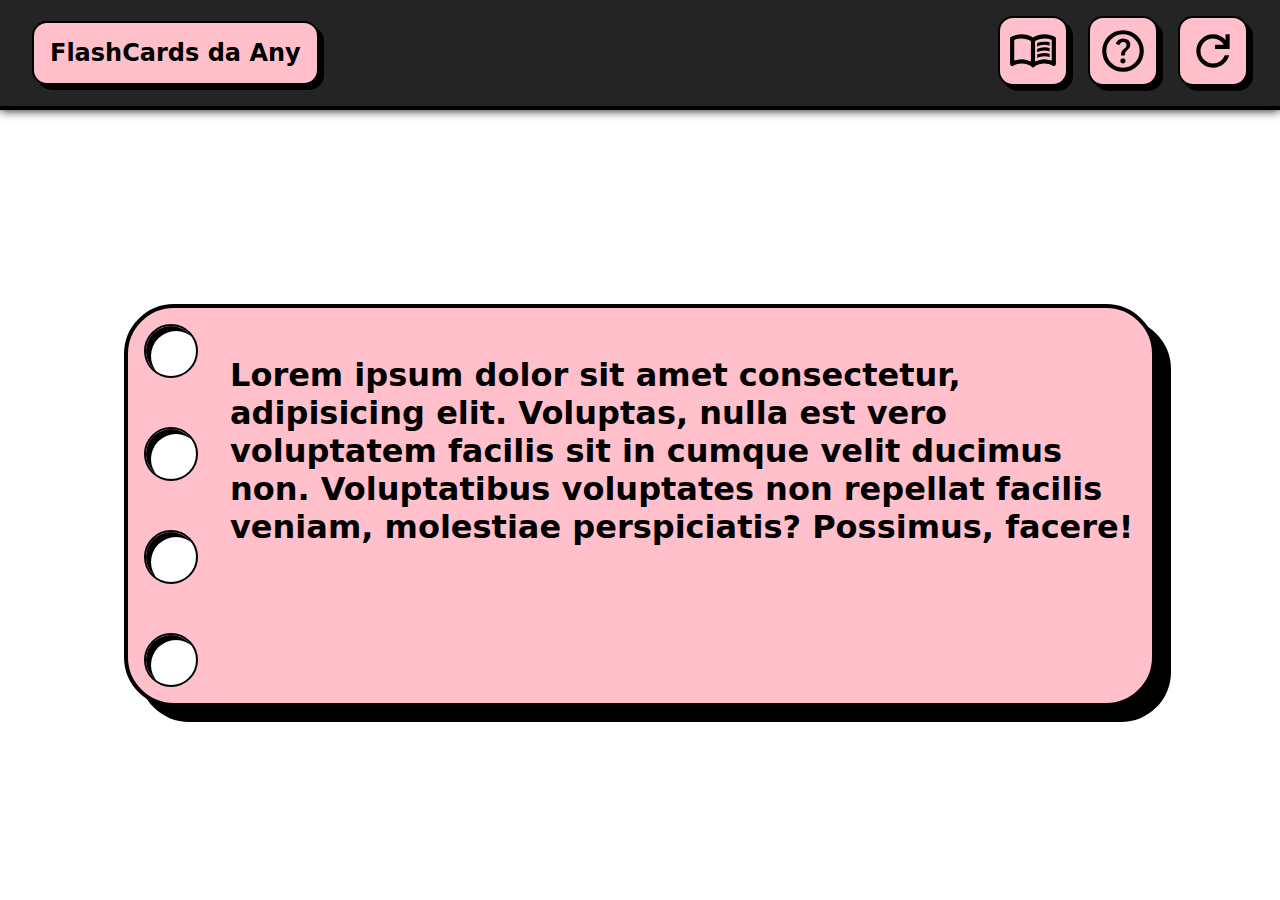
==== public/index.html @ 9609c875 "Commit inicial" ====
<!DOCTYPE html>
<html lang="pt-br">
<head>
    <meta charset="UTF-8">
    <meta name="viewport" content="width=device-width, initial-scale=1.0">
    <title>FlashCards</title>

    <link rel="stylesheet" href="style/layout.css">
</head>
<body>
    <header>
        <nav>
            <h2>FlashCards da Any</h2>
            <div style="margin-right: 2rem;">
                <svg xmlns="http://www.w3.org/2000/svg" viewBox="0 -960 960 960"><path d="M560-564v-68q33-14 67.5-21t72.5-7q26 0 51 4t49 10v64q-24-9-48.5-13.5T700-600q-38 0-73 9.5T560-564Zm0 220v-68q33-14 67.5-21t72.5-7q26 0 51 4t49 10v64q-24-9-48.5-13.5T700-380q-38 0-73 9t-67 27Zm0-110v-68q33-14 67.5-21t72.5-7q26 0 51 4t49 10v64q-24-9-48.5-13.5T700-490q-38 0-73 9.5T560-454ZM260-320q47 0 91.5 10.5T440-278v-394q-41-24-87-36t-93-12q-36 0-71.5 7T120-692v396q35-12 69.5-18t70.5-6Zm260 42q44-21 88.5-31.5T700-320q36 0 70.5 6t69.5 18v-396q-33-14-68.5-21t-71.5-7q-47 0-93 12t-87 36v394Zm-40 118q-48-38-104-59t-116-21q-42 0-82.5 11T100-198q-21 11-40.5-1T40-234v-482q0-11 5.5-21T62-752q46-24 96-36t102-12q58 0 113.5 15T480-740q51-30 106.5-45T700-800q52 0 102 12t96 36q11 5 16.5 15t5.5 21v482q0 23-19.5 35t-40.5 1q-37-20-77.5-31T700-240q-60 0-116 21t-104 59ZM280-494Z"/></svg>
                <svg xmlns="http://www.w3.org/2000/svg" viewBox="0 -960 960 960"><path d="M478-240q21 0 35.5-14.5T528-290q0-21-14.5-35.5T478-340q-21 0-35.5 14.5T428-290q0 21 14.5 35.5T478-240Zm-36-154h74q0-33 7.5-52t42.5-52q26-26 41-49.5t15-56.5q0-56-41-86t-97-30q-57 0-92.5 30T342-618l66 26q5-18 22.5-39t53.5-21q32 0 48 17.5t16 38.5q0 20-12 37.5T506-526q-44 39-54 59t-10 73Zm38 314q-83 0-156-31.5T197-197q-54-54-85.5-127T80-480q0-83 31.5-156T197-763q54-54 127-85.5T480-880q83 0 156 31.5T763-763q54 54 85.5 127T880-480q0 83-31.5 156T763-197q-54 54-127 85.5T480-80Zm0-80q134 0 227-93t93-227q0-134-93-227t-227-93q-134 0-227 93t-93 227q0 134 93 227t227 93Zm0-320Z"/></svg>
                <svg xmlns="http://www.w3.org/2000/svg" viewBox="0 -960 960 960"><path d="M480-160q-134 0-227-93t-93-227q0-134 93-227t227-93q69 0 132 28.5T720-690v-110h80v280H520v-80h168q-32-56-87.5-88T480-720q-100 0-170 70t-70 170q0 100 70 170t170 70q77 0 139-44t87-116h84q-28 106-114 173t-196 67Z"/></svg>
            </div>
        </nav>
    </header>

    <main>
        <div id = "flashcard" onclick="flip()">
            <div class = 'side'>
                <div class = 'Hole'></div>
                <div class = 'Hole'></div>
                <div class = 'Hole'></div>
                <div class = 'Hole'></div>
            </div>
            <div Id = 'Content'>
                <h3>Lorem ipsum dolor sit amet consectetur, adipisicing elit. Voluptas, nulla est vero voluptatem facilis sit in cumque velit ducimus non. Voluptatibus voluptates non repellat facilis veniam, molestiae perspiciatis? Possimus, facere!</h3>
            </div>
        </div>
    </main>

    <script src="script/main.js"></script>
</body>
</html>
---- public/style/layout.css ----
:root{
    --BgColor : #242424;
    --FgColor : pink;
    --dtColor : hotpink;
}

html, body{
    width: 100%;
    height: 100%;
    margin: 0;
    position: absolute;
}

body{
    display: flex;
    flex-direction: column;
}

svg{
    height: 50px;
    width: 50px;
    fill: #000000;
    margin: 1rem;
    background: var(--FgColor);
    border-radius: 15px;
    padding: 0.5rem;
    margin-right: 0;
    border: 2px solid black;
    transition: all 0.2s;
    box-shadow: 5px 5px 0 black;
}

svg:hover{
    cursor: pointer;
}

header{
    width: 100%;
    height: fit-content;
}

h2{
    background: var(--FgColor);
    padding: 1rem;
    height: 100%;
    border-radius: 15px;
    font-family: system-ui;
    margin-left: 2rem;
    border: 2px solid black;
    transition: all 0.2s;
    box-shadow: 5px 5px 0 black;
}

h2:hover{
    cursor: pointer;
}

nav{
    display: flex;
    align-items: center;
    box-shadow: 0 0 10px;
    background: var(--BgColor);
    justify-content: space-between;
    border-bottom: 4px solid black;
}

main{
    height: -webkit-fill-available;
    display: flex;
    justify-content: center;
    align-items: center;
}

#flashcard{
    width: 80%;
    height: 50%;
    background: var(--FgColor);
    border-radius: 50px;
    box-shadow: 15px 15px black;
    border: 4px solid;
    display: flex;
    transition: all 0.5s;
}

.side{
    width: 10%;
    display: flex;
    flex-direction: column;
    justify-content: space-between;
    margin: 1rem;
}

.Hole{
    width: 50px;
    height: 50px;
    background: white;
    border-radius: 100%;
    border: 2px solid black;
    box-shadow: 5px 5px black inset;
}

h3{
    font-family: system-ui;
    font-size: 2rem;
    padding: 1rem;
    height: -webkit-fill-available;
    user-select: none;
}

#flashcard:hover{
    cursor: pointer;
}
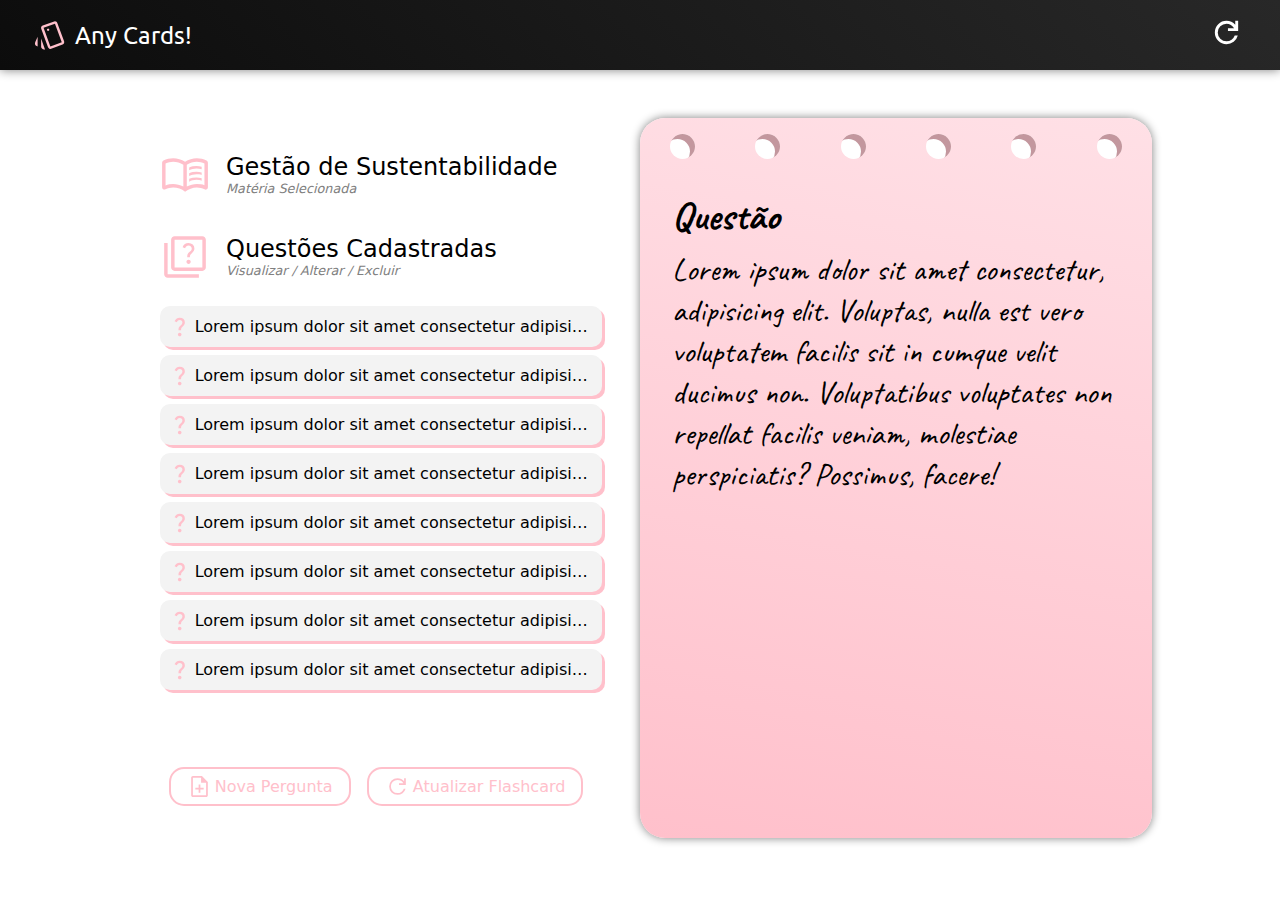
==== commit a3e5b613: "Reestruturação do Front-end" ====
--- a/public/index.html
+++ b/public/index.html
@@ -5,29 +5,133 @@
     <meta name="viewport" content="width=device-width, initial-scale=1.0">
     <title>FlashCards</title>
 
+    <link rel="preconnect" href="https://fonts.googleapis.com">
+    <link rel="preconnect" href="https://fonts.gstatic.com" crossorigin>
+    <link href="https://fonts.googleapis.com/css2?family=Caveat:wght@400..700&family=Ubuntu:ital,wght@0,300;0,400;0,500;0,700;1,300;1,400;1,500;1,700&display=swap" rel="stylesheet">
+    
     <link rel="stylesheet" href="style/layout.css">
 </head>
 <body>
     <header>
         <nav>
-            <h2>FlashCards da Any</h2>
-            <div style="margin-right: 2rem;">
-                <svg xmlns="http://www.w3.org/2000/svg" viewBox="0 -960 960 960"><path d="M560-564v-68q33-14 67.5-21t72.5-7q26 0 51 4t49 10v64q-24-9-48.5-13.5T700-600q-38 0-73 9.5T560-564Zm0 220v-68q33-14 67.5-21t72.5-7q26 0 51 4t49 10v64q-24-9-48.5-13.5T700-380q-38 0-73 9t-67 27Zm0-110v-68q33-14 67.5-21t72.5-7q26 0 51 4t49 10v64q-24-9-48.5-13.5T700-490q-38 0-73 9.5T560-454ZM260-320q47 0 91.5 10.5T440-278v-394q-41-24-87-36t-93-12q-36 0-71.5 7T120-692v396q35-12 69.5-18t70.5-6Zm260 42q44-21 88.5-31.5T700-320q36 0 70.5 6t69.5 18v-396q-33-14-68.5-21t-71.5-7q-47 0-93 12t-87 36v394Zm-40 118q-48-38-104-59t-116-21q-42 0-82.5 11T100-198q-21 11-40.5-1T40-234v-482q0-11 5.5-21T62-752q46-24 96-36t102-12q58 0 113.5 15T480-740q51-30 106.5-45T700-800q52 0 102 12t96 36q11 5 16.5 15t5.5 21v482q0 23-19.5 35t-40.5 1q-37-20-77.5-31T700-240q-60 0-116 21t-104 59ZM280-494Z"/></svg>
-                <svg xmlns="http://www.w3.org/2000/svg" viewBox="0 -960 960 960"><path d="M478-240q21 0 35.5-14.5T528-290q0-21-14.5-35.5T478-340q-21 0-35.5 14.5T428-290q0 21 14.5 35.5T478-240Zm-36-154h74q0-33 7.5-52t42.5-52q26-26 41-49.5t15-56.5q0-56-41-86t-97-30q-57 0-92.5 30T342-618l66 26q5-18 22.5-39t53.5-21q32 0 48 17.5t16 38.5q0 20-12 37.5T506-526q-44 39-54 59t-10 73Zm38 314q-83 0-156-31.5T197-197q-54-54-85.5-127T80-480q0-83 31.5-156T197-763q54-54 127-85.5T480-880q83 0 156 31.5T763-763q54 54 85.5 127T880-480q0 83-31.5 156T763-197q-54 54-127 85.5T480-80Zm0-80q134 0 227-93t93-227q0-134-93-227t-227-93q-134 0-227 93t-93 227q0 134 93 227t227 93Zm0-320Z"/></svg>
+            <div id="logo">
+                <svg xmlns="http://www.w3.org/2000/svg" height="40px" viewBox="0 -960 960 960" width="40px" fill="#000000"><path d="M154.33-152.67 127.67-162Q96-175.67 84.83-209q-11.16-33.33 5.5-65.67l64-142.66v264.66Zm177.34 81.34q-33.67 0-57.5-23.84-23.84-23.83-23.84-57.5v-218L347-98q2.33 7.67 6 13.83 3.67 6.17 9.33 12.84h-30.66Zm194-17.34q-24.67 10-50-3.66-25.34-13.67-36-39.67L253-640.67q-10.67-26 2-50.83t40-35.17L607.67-840q26-9.33 50.66 3.67 24.67 13 35.34 39.66L880.33-292q8.67 27.33-2.66 53.5-11.34 26.17-38.67 35.83l-313.33 114Zm-83.34-488.66q13.67 0 23.5-9.84 9.84-9.83 9.84-23.5 0-13.66-9.84-23.5Q456-644 442.33-644q-13.66 0-23.5 9.83-9.83 9.84-9.83 23.5 0 13.67 9.83 23.5 9.84 9.84 23.5 9.84Zm61.34 424.66 312.66-114L629.67-776 317-662.67l186.67 510ZM317-662.67 629.67-776 317-662.67Z"/></svg><h2>Any Cards!</h2>
+            </div>
+            <div style="margin-right: 2rem;" class = 'IconGroup'>
                 <svg xmlns="http://www.w3.org/2000/svg" viewBox="0 -960 960 960"><path d="M480-160q-134 0-227-93t-93-227q0-134 93-227t227-93q69 0 132 28.5T720-690v-110h80v280H520v-80h168q-32-56-87.5-88T480-720q-100 0-170 70t-70 170q0 100 70 170t170 70q77 0 139-44t87-116h84q-28 106-114 173t-196 67Z"/></svg>
             </div>
         </nav>
     </header>
 
     <main>
+        <div id = 'info'>
+            <div class = 'infoHeader'>
+                <div class = 'infoItem'>
+                    <svg xmlns="http://www.w3.org/2000/svg" height="40px" viewBox="0 -960 960 960" width="40px" fill="#000000"><path d="M560-570.67v-54.66q33-14 67.5-21t72.5-7q26 0 51 4t49 10v50.66q-24-9-48.5-13.5t-51.5-4.5q-38 0-73 9.5t-67 26.5Zm0 220V-406q33-13.67 67.5-20.5t72.5-6.83q26 0 51 4t49 10v50.66q-24-9-48.5-13.5t-51.5-4.5q-38 0-73 9t-67 27Zm0-110v-54.66q33-14 67.5-21t72.5-7q26 0 51 4t49 10v50.66q-24-9-48.5-13.5t-51.5-4.5q-38 0-73 9.5t-67 26.5Zm-308 154q51.38 0 100.02 11.84Q400.67-283 448-259.33v-416q-43.67-28-94.08-43t-101.92-15q-37.33 0-73.5 8.66Q142.33-716 106.67-702v421.33Q139-294 176.83-300.33q37.84-6.34 75.17-6.34Zm262.67 47.34q48-23.67 94.83-35.5 46.83-11.84 98.5-11.84 37.33 0 75.83 6t69.5 16.67v-418q-33.66-16-70.71-23.67-37.05-7.66-74.62-7.66-51.67 0-100.67 15t-92.66 43v416ZM481.33-160q-50-38-108.66-58.67Q314-239.33 252-239.33q-38.36 0-75.35 9.66-36.98 9.67-72.65 25-22.4 11-43.2-2.33Q40-220.33 40-245.33v-469.34q0-13.66 6.5-25.33Q53-751.67 66-758q43.33-21.33 90.26-31.67Q203.19-800 252-800q61.33 0 119.5 16.33 58.17 16.34 109.83 49.67 51-33.33 108.5-49.67Q647.33-800 708-800q48.58 0 95.29 10.33Q850-779.33 893.33-758q13 6.33 19.84 18 6.83 11.67 6.83 25.33v469.34q0 26.26-21.5 39.96t-43.17.7q-35-16-71.98-25.33-36.99-9.33-75.35-9.33-62 0-119.33 21-57.34 21-107.34 58.33Zm-204-330.67Z"/></svg>
+                    <div class = 'infoDesc'>
+                        <h2 id = "Matéria">Gestão de Sustentabilidade</h2>
+                        <h6>Matéria Selecionada</h6>    
+                    </div>
+                </div>
+
+                <div class = 'infoItem'>
+                    <svg xmlns="http://www.w3.org/2000/svg" height="40px" viewBox="0 -960 960 960" width="40px" fill="#000000"><path d="M548.67-346.67q16.73 0 29.03-12.3T590-388q0-16.73-12.3-29.03t-29.03-12.3q-16.73 0-29.04 12.3-12.3 12.3-12.3 29.03t12.3 29.03q12.31 12.3 29.04 12.3ZM522-473.33h51.33q1.34-29 7.67-42.84Q587.33-530 612-554q28-27.33 38.33-46.43 10.34-19.1 10.34-44.9 0-45.59-31.5-74.46-31.5-28.88-82.5-28.88-39 0-69.17 21.34Q447.33-706 434-668.67l48 20q10.33-25 26.5-37.83 16.17-12.83 38.17-12.83 27.85 0 45.26 15.83 17.4 15.83 17.4 40.83 0 18-8.66 32.17Q592-596.33 570-578.67q-32.33 29-40.17 46.17-7.83 17.17-7.83 59.17Zm-242 260q-27 0-46.83-19.84Q213.33-253 213.33-280v-533.33q0-27 19.84-46.84Q253-880 280-880h533.33q27 0 46.84 19.83Q880-840.33 880-813.33V-280q0 27-19.83 46.83-19.84 19.84-46.84 19.84H280Zm0-66.67h533.33v-533.33H280V-280ZM146.67-80q-27 0-46.84-19.83Q80-119.67 80-146.67v-600h66.67v600h600V-80h-600ZM280-813.33V-280v-533.33Z"/></svg>
+                    <div class = 'infoDesc'>
+                        <h2 id = "Matéria">Questões Cadastradas</h2>
+                        <h6>Visualizar / Alterar / Excluir</h6>        
+                    </div>
+                </div>
+            </div>
+            <div id = 'infoContent'>
+                <div class = 'Question'>
+                    <svg xmlns="http://www.w3.org/2000/svg" height="40px" viewBox="0 -960 960 960" width="40px" fill="#000000"><path d="M428.67-326.67q.66-75 15.83-108.83t59.5-73.83q41.67-37.34 63.83-67.84 22.17-30.5 22.17-66.5 0-43.66-29.17-72.66-29.16-29-81.5-29-51.66 0-79.16 30t-39.84 62L270-692.67q21.67-60.66 75.33-104Q399-840 479.33-840q101.67 0 156.5 56.5 54.84 56.5 54.84 135.83 0 48.67-20.84 86.5-20.83 37.84-66.16 81.5-49 47-59.17 71.84-10.17 24.83-10.83 81.16h-105ZM479.33-80Q449-80 427.5-101.5T406-153.33q0-30.34 21.5-51.84 21.5-21.5 51.83-21.5 30.34 0 51.84 21.5 21.5 21.5 21.5 51.84 0 30.33-21.5 51.83T479.33-80Z"/></svg>
+                    <h3>Lorem ipsum dolor sit amet consectetur adipisicing elit. Ipsum doloribus quo, impedit earum reiciendis alias cupiditate rem repudiandae numquam molestiae voluptates culpa consectetur accusantium, illum veniam quaerat. Debitis, dicta optio!</h4>
+                    <div class = 'iconEvents'>
+                        <svg xmlns="http://www.w3.org/2000/svg" height="40px" viewBox="0 -960 960 960" width="40px" fill="#000000"><path d="M267.33-120q-27.5 0-47.08-19.58-19.58-19.59-19.58-47.09V-740H160v-66.67h192V-840h256v33.33h192V-740h-40.67v553.33q0 27-19.83 46.84Q719.67-120 692.67-120H267.33Zm425.34-620H267.33v553.33h425.34V-740Zm-328 469.33h66.66v-386h-66.66v386Zm164 0h66.66v-386h-66.66v386ZM267.33-740v553.33V-740Z"/></svg>
+                    </div>
+                </div>     
+                
+                <div class = 'Question'>
+                    <svg xmlns="http://www.w3.org/2000/svg" height="40px" viewBox="0 -960 960 960" width="40px" fill="#000000"><path d="M428.67-326.67q.66-75 15.83-108.83t59.5-73.83q41.67-37.34 63.83-67.84 22.17-30.5 22.17-66.5 0-43.66-29.17-72.66-29.16-29-81.5-29-51.66 0-79.16 30t-39.84 62L270-692.67q21.67-60.66 75.33-104Q399-840 479.33-840q101.67 0 156.5 56.5 54.84 56.5 54.84 135.83 0 48.67-20.84 86.5-20.83 37.84-66.16 81.5-49 47-59.17 71.84-10.17 24.83-10.83 81.16h-105ZM479.33-80Q449-80 427.5-101.5T406-153.33q0-30.34 21.5-51.84 21.5-21.5 51.83-21.5 30.34 0 51.84 21.5 21.5 21.5 21.5 51.84 0 30.33-21.5 51.83T479.33-80Z"/></svg>
+                    <h3>Lorem ipsum dolor sit amet consectetur adipisicing elit. Ipsum doloribus quo, impedit earum reiciendis alias cupiditate rem repudiandae numquam molestiae voluptates culpa consectetur accusantium, illum veniam quaerat. Debitis, dicta optio!</h4>
+                    <div class = 'iconEvents'>
+                        <svg xmlns="http://www.w3.org/2000/svg" height="40px" viewBox="0 -960 960 960" width="40px" fill="#000000"><path d="M267.33-120q-27.5 0-47.08-19.58-19.58-19.59-19.58-47.09V-740H160v-66.67h192V-840h256v33.33h192V-740h-40.67v553.33q0 27-19.83 46.84Q719.67-120 692.67-120H267.33Zm425.34-620H267.33v553.33h425.34V-740Zm-328 469.33h66.66v-386h-66.66v386Zm164 0h66.66v-386h-66.66v386ZM267.33-740v553.33V-740Z"/></svg>
+                    </div>
+                </div>     
+                
+                <div class = 'Question'>
+                    <svg xmlns="http://www.w3.org/2000/svg" height="40px" viewBox="0 -960 960 960" width="40px" fill="#000000"><path d="M428.67-326.67q.66-75 15.83-108.83t59.5-73.83q41.67-37.34 63.83-67.84 22.17-30.5 22.17-66.5 0-43.66-29.17-72.66-29.16-29-81.5-29-51.66 0-79.16 30t-39.84 62L270-692.67q21.67-60.66 75.33-104Q399-840 479.33-840q101.67 0 156.5 56.5 54.84 56.5 54.84 135.83 0 48.67-20.84 86.5-20.83 37.84-66.16 81.5-49 47-59.17 71.84-10.17 24.83-10.83 81.16h-105ZM479.33-80Q449-80 427.5-101.5T406-153.33q0-30.34 21.5-51.84 21.5-21.5 51.83-21.5 30.34 0 51.84 21.5 21.5 21.5 21.5 51.84 0 30.33-21.5 51.83T479.33-80Z"/></svg>
+                    <h3>Lorem ipsum dolor sit amet consectetur adipisicing elit. Ipsum doloribus quo, impedit earum reiciendis alias cupiditate rem repudiandae numquam molestiae voluptates culpa consectetur accusantium, illum veniam quaerat. Debitis, dicta optio!</h4>
+                    <div class = 'iconEvents'>
+                        <svg xmlns="http://www.w3.org/2000/svg" height="40px" viewBox="0 -960 960 960" width="40px" fill="#000000"><path d="M267.33-120q-27.5 0-47.08-19.58-19.58-19.59-19.58-47.09V-740H160v-66.67h192V-840h256v33.33h192V-740h-40.67v553.33q0 27-19.83 46.84Q719.67-120 692.67-120H267.33Zm425.34-620H267.33v553.33h425.34V-740Zm-328 469.33h66.66v-386h-66.66v386Zm164 0h66.66v-386h-66.66v386ZM267.33-740v553.33V-740Z"/></svg>
+                    </div>
+                </div>     
+                
+                <div class = 'Question'>
+                    <svg xmlns="http://www.w3.org/2000/svg" height="40px" viewBox="0 -960 960 960" width="40px" fill="#000000"><path d="M428.67-326.67q.66-75 15.83-108.83t59.5-73.83q41.67-37.34 63.83-67.84 22.17-30.5 22.17-66.5 0-43.66-29.17-72.66-29.16-29-81.5-29-51.66 0-79.16 30t-39.84 62L270-692.67q21.67-60.66 75.33-104Q399-840 479.33-840q101.67 0 156.5 56.5 54.84 56.5 54.84 135.83 0 48.67-20.84 86.5-20.83 37.84-66.16 81.5-49 47-59.17 71.84-10.17 24.83-10.83 81.16h-105ZM479.33-80Q449-80 427.5-101.5T406-153.33q0-30.34 21.5-51.84 21.5-21.5 51.83-21.5 30.34 0 51.84 21.5 21.5 21.5 21.5 51.84 0 30.33-21.5 51.83T479.33-80Z"/></svg>
+                    <h3>Lorem ipsum dolor sit amet consectetur adipisicing elit. Ipsum doloribus quo, impedit earum reiciendis alias cupiditate rem repudiandae numquam molestiae voluptates culpa consectetur accusantium, illum veniam quaerat. Debitis, dicta optio!</h4>
+                    <div class = 'iconEvents'>
+                        <svg xmlns="http://www.w3.org/2000/svg" height="40px" viewBox="0 -960 960 960" width="40px" fill="#000000"><path d="M267.33-120q-27.5 0-47.08-19.58-19.58-19.59-19.58-47.09V-740H160v-66.67h192V-840h256v33.33h192V-740h-40.67v553.33q0 27-19.83 46.84Q719.67-120 692.67-120H267.33Zm425.34-620H267.33v553.33h425.34V-740Zm-328 469.33h66.66v-386h-66.66v386Zm164 0h66.66v-386h-66.66v386ZM267.33-740v553.33V-740Z"/></svg>
+                    </div>
+                </div>     
+                
+                <div class = 'Question'>
+                    <svg xmlns="http://www.w3.org/2000/svg" height="40px" viewBox="0 -960 960 960" width="40px" fill="#000000"><path d="M428.67-326.67q.66-75 15.83-108.83t59.5-73.83q41.67-37.34 63.83-67.84 22.17-30.5 22.17-66.5 0-43.66-29.17-72.66-29.16-29-81.5-29-51.66 0-79.16 30t-39.84 62L270-692.67q21.67-60.66 75.33-104Q399-840 479.33-840q101.67 0 156.5 56.5 54.84 56.5 54.84 135.83 0 48.67-20.84 86.5-20.83 37.84-66.16 81.5-49 47-59.17 71.84-10.17 24.83-10.83 81.16h-105ZM479.33-80Q449-80 427.5-101.5T406-153.33q0-30.34 21.5-51.84 21.5-21.5 51.83-21.5 30.34 0 51.84 21.5 21.5 21.5 21.5 51.84 0 30.33-21.5 51.83T479.33-80Z"/></svg>
+                    <h3>Lorem ipsum dolor sit amet consectetur adipisicing elit. Ipsum doloribus quo, impedit earum reiciendis alias cupiditate rem repudiandae numquam molestiae voluptates culpa consectetur accusantium, illum veniam quaerat. Debitis, dicta optio!</h4>
+                    <div class = 'iconEvents'>
+                        <svg xmlns="http://www.w3.org/2000/svg" height="40px" viewBox="0 -960 960 960" width="40px" fill="#000000"><path d="M267.33-120q-27.5 0-47.08-19.58-19.58-19.59-19.58-47.09V-740H160v-66.67h192V-840h256v33.33h192V-740h-40.67v553.33q0 27-19.83 46.84Q719.67-120 692.67-120H267.33Zm425.34-620H267.33v553.33h425.34V-740Zm-328 469.33h66.66v-386h-66.66v386Zm164 0h66.66v-386h-66.66v386ZM267.33-740v553.33V-740Z"/></svg>
+                    </div>
+                </div>     
+                
+                <div class = 'Question'>
+                    <svg xmlns="http://www.w3.org/2000/svg" height="40px" viewBox="0 -960 960 960" width="40px" fill="#000000"><path d="M428.67-326.67q.66-75 15.83-108.83t59.5-73.83q41.67-37.34 63.83-67.84 22.17-30.5 22.17-66.5 0-43.66-29.17-72.66-29.16-29-81.5-29-51.66 0-79.16 30t-39.84 62L270-692.67q21.67-60.66 75.33-104Q399-840 479.33-840q101.67 0 156.5 56.5 54.84 56.5 54.84 135.83 0 48.67-20.84 86.5-20.83 37.84-66.16 81.5-49 47-59.17 71.84-10.17 24.83-10.83 81.16h-105ZM479.33-80Q449-80 427.5-101.5T406-153.33q0-30.34 21.5-51.84 21.5-21.5 51.83-21.5 30.34 0 51.84 21.5 21.5 21.5 21.5 51.84 0 30.33-21.5 51.83T479.33-80Z"/></svg>
+                    <h3>Lorem ipsum dolor sit amet consectetur adipisicing elit. Ipsum doloribus quo, impedit earum reiciendis alias cupiditate rem repudiandae numquam molestiae voluptates culpa consectetur accusantium, illum veniam quaerat. Debitis, dicta optio!</h4>
+                    <div class = 'iconEvents'>
+                        <svg xmlns="http://www.w3.org/2000/svg" height="40px" viewBox="0 -960 960 960" width="40px" fill="#000000"><path d="M267.33-120q-27.5 0-47.08-19.58-19.58-19.59-19.58-47.09V-740H160v-66.67h192V-840h256v33.33h192V-740h-40.67v553.33q0 27-19.83 46.84Q719.67-120 692.67-120H267.33Zm425.34-620H267.33v553.33h425.34V-740Zm-328 469.33h66.66v-386h-66.66v386Zm164 0h66.66v-386h-66.66v386ZM267.33-740v553.33V-740Z"/></svg>
+                    </div>
+                </div>     
+                
+                <div class = 'Question'>
+                    <svg xmlns="http://www.w3.org/2000/svg" height="40px" viewBox="0 -960 960 960" width="40px" fill="#000000"><path d="M428.67-326.67q.66-75 15.83-108.83t59.5-73.83q41.67-37.34 63.83-67.84 22.17-30.5 22.17-66.5 0-43.66-29.17-72.66-29.16-29-81.5-29-51.66 0-79.16 30t-39.84 62L270-692.67q21.67-60.66 75.33-104Q399-840 479.33-840q101.67 0 156.5 56.5 54.84 56.5 54.84 135.83 0 48.67-20.84 86.5-20.83 37.84-66.16 81.5-49 47-59.17 71.84-10.17 24.83-10.83 81.16h-105ZM479.33-80Q449-80 427.5-101.5T406-153.33q0-30.34 21.5-51.84 21.5-21.5 51.83-21.5 30.34 0 51.84 21.5 21.5 21.5 21.5 51.84 0 30.33-21.5 51.83T479.33-80Z"/></svg>
+                    <h3>Lorem ipsum dolor sit amet consectetur adipisicing elit. Ipsum doloribus quo, impedit earum reiciendis alias cupiditate rem repudiandae numquam molestiae voluptates culpa consectetur accusantium, illum veniam quaerat. Debitis, dicta optio!</h4>
+                    <div class = 'iconEvents'>
+                        <svg xmlns="http://www.w3.org/2000/svg" height="40px" viewBox="0 -960 960 960" width="40px" fill="#000000"><path d="M267.33-120q-27.5 0-47.08-19.58-19.58-19.59-19.58-47.09V-740H160v-66.67h192V-840h256v33.33h192V-740h-40.67v553.33q0 27-19.83 46.84Q719.67-120 692.67-120H267.33Zm425.34-620H267.33v553.33h425.34V-740Zm-328 469.33h66.66v-386h-66.66v386Zm164 0h66.66v-386h-66.66v386ZM267.33-740v553.33V-740Z"/></svg>
+                    </div>
+                </div>     
+                
+                <div class = 'Question'>
+                    <svg xmlns="http://www.w3.org/2000/svg" height="40px" viewBox="0 -960 960 960" width="40px" fill="#000000"><path d="M428.67-326.67q.66-75 15.83-108.83t59.5-73.83q41.67-37.34 63.83-67.84 22.17-30.5 22.17-66.5 0-43.66-29.17-72.66-29.16-29-81.5-29-51.66 0-79.16 30t-39.84 62L270-692.67q21.67-60.66 75.33-104Q399-840 479.33-840q101.67 0 156.5 56.5 54.84 56.5 54.84 135.83 0 48.67-20.84 86.5-20.83 37.84-66.16 81.5-49 47-59.17 71.84-10.17 24.83-10.83 81.16h-105ZM479.33-80Q449-80 427.5-101.5T406-153.33q0-30.34 21.5-51.84 21.5-21.5 51.83-21.5 30.34 0 51.84 21.5 21.5 21.5 21.5 51.84 0 30.33-21.5 51.83T479.33-80Z"/></svg>
+                    <h3>Lorem ipsum dolor sit amet consectetur adipisicing elit. Ipsum doloribus quo, impedit earum reiciendis alias cupiditate rem repudiandae numquam molestiae voluptates culpa consectetur accusantium, illum veniam quaerat. Debitis, dicta optio!</h4>
+                    <div class = 'iconEvents'>
+                        <svg xmlns="http://www.w3.org/2000/svg" height="40px" viewBox="0 -960 960 960" width="40px" fill="#000000"><path d="M267.33-120q-27.5 0-47.08-19.58-19.58-19.59-19.58-47.09V-740H160v-66.67h192V-840h256v33.33h192V-740h-40.67v553.33q0 27-19.83 46.84Q719.67-120 692.67-120H267.33Zm425.34-620H267.33v553.33h425.34V-740Zm-328 469.33h66.66v-386h-66.66v386Zm164 0h66.66v-386h-66.66v386ZM267.33-740v553.33V-740Z"/></svg>
+                    </div>
+                </div>     
+                           
+            </div>
+
+            <div class = 'infoAction'>
+                <div class="button">
+                    <svg xmlns="http://www.w3.org/2000/svg" height="40px" viewBox="0 -960 960 960" width="40px" fill="#000000"><path d="M446.67-236h66.66v-126H640v-66.67H513.33v-126.66h-66.66v126.66H320V-362h126.67v126Zm-220 156q-27 0-46.84-19.83Q160-119.67 160-146.67v-666.66q0-27 19.83-46.84Q199.67-880 226.67-880H574l226 226v507.33q0 27-19.83 46.84Q760.33-80 733.33-80H226.67Zm314-542.67v-190.66h-314v666.66h506.66v-476H540.67Zm-314-190.66v190.66-190.66 666.66-666.66Z"/></svg>
+                    <h3>Nova Pergunta</h3>
+                </div>
+                
+                <div class="button">
+                    <svg xmlns="http://www.w3.org/2000/svg" height="40px" viewBox="0 -960 960 960" width="40px" fill="#000000"><path d="M480-160q-133.33 0-226.67-93.33Q160-346.67 160-480q0-133.33 93.33-226.67Q346.67-800 480-800q79.67 0 143.33 32.5 63.67 32.5 110 90.17V-800H800v262.67H537.33V-604h168q-36-58.67-93.83-94T480-733.33q-106 0-179.67 73.66Q226.67-586 226.67-480q0 106 73.66 179.67Q374-226.67 480-226.67q81 0 147.67-46.33 66.66-46.33 93-122.33H790Q761.33-290 675.33-225q-86 65-195.33 65Z"/></svg>
+                    <h3>Atualizar Flashcard</h3>
+                </div>
+            </div>
+        </div>
         <div id = "flashcard" onclick="flip()">
-            <div class = 'side'>
+            <div id = 'side'>
+                <div class = 'Hole'></div>
+                <div class = 'Hole'></div>
                 <div class = 'Hole'></div>
                 <div class = 'Hole'></div>
                 <div class = 'Hole'></div>
                 <div class = 'Hole'></div>
             </div>
             <div Id = 'Content'>
+                <h2 Id = "Questao">Questão</h2>
                 <h3>Lorem ipsum dolor sit amet consectetur, adipisicing elit. Voluptas, nulla est vero voluptatem facilis sit in cumque velit ducimus non. Voluptatibus voluptates non repellat facilis veniam, molestiae perspiciatis? Possimus, facere!</h3>
             </div>
         </div>
--- a/public/style/layout.css
+++ b/public/style/layout.css
@@ -14,99 +14,241 @@
 body{
     display: flex;
     flex-direction: column;
+    overflow: hidden;
 }
 
 svg{
-    height: 50px;
-    width: 50px;
-    fill: #000000;
-    margin: 1rem;
-    background: var(--FgColor);
-    border-radius: 15px;
-    padding: 0.5rem;
-    margin-right: 0;
-    border: 2px solid black;
+    height: 35px;
+    width: 35px;
+    fill: white;
+}
+
+nav{
+    width: 100%;
+    display: flex;
+    justify-content: space-between;
+    align-items: center;
+    background: linear-gradient(45deg, #0c0c0c, #282828);
+    box-shadow: 0 0 10px gray;
+}
+
+#logo{
+    display: flex;
+    justify-content: space-between;
+    align-items: center;
+    margin-left: 2rem;
+}
+
+#logo h2{
+    font-family: "ubuntu", system-ui;
+    font-weight: 400;
+    margin-left: .5rem;
+    color: white;
+}
+
+#logo svg{
+    fill: var(--FgColor)
+}
+
+.IconGroup svg{
+    margin: 0.25rem;
+    cursor: pointer;
+}
+
+main{
+    width: 80%;
+    margin: 3rem auto;
+    height: 80%;
+    display: flex;
+    align-items: center;
+    justify-content: space-between;
+}
+
+#flashcard{
+    height: -webkit-fill-available;
+    width: 50%;
+    background: linear-gradient(10deg, pink, #ffe0e6);
     transition: all 0.2s;
-    box-shadow: 5px 5px 0 black;
-}
-
-svg:hover{
-    cursor: pointer;
-}
-
-header{
-    width: 100%;
-    height: fit-content;
-}
-
-h2{
-    background: var(--FgColor);
-    padding: 1rem;
+    border-radius: 25px;
+    box-shadow: 0 0 10px gray;
+}
+
+#side{
+    display: flex;
+    width: 100%;
+    justify-content: space-around;
+    margin-top: 1rem;
+}
+
+.Hole{
+    width: 25px;
+    height: 25px;
+    background: white;
+    border-radius: 50%;    
+    box-shadow: -5px 5px inset #c3979e;
+}
+
+#Content h3{
+    font-weight: 400;
+    padding: 2rem;
+    font-family: "Caveat", cursive;
+    font-size: 2rem;
+    padding-top: 0;
+    margin: 0;
+    user-select: none;
+}
+
+#Content h2{
+    padding: 2rem;
+    font-family: "Caveat", cursive;
+    font-size: 2.5rem;
+    padding-bottom: 0.5rem;
+    margin: 0;
+    user-select: none;
+}
+
+#info{ 
+    display: flex;
     height: 100%;
-    border-radius: 15px;
-    font-family: system-ui;
-    margin-left: 2rem;
-    border: 2px solid black;
-    transition: all 0.2s;
-    box-shadow: 5px 5px 0 black;
-}
-
-h2:hover{
-    cursor: pointer;
-}
-
-nav{
-    display: flex;
-    align-items: center;
-    box-shadow: 0 0 10px;
-    background: var(--BgColor);
-    justify-content: space-between;
-    border-bottom: 4px solid black;
-}
-
-main{
-    height: -webkit-fill-available;
-    display: flex;
-    justify-content: center;
-    align-items: center;
-}
-
-#flashcard{
-    width: 80%;
-    height: 50%;
-    background: var(--FgColor);
-    border-radius: 50px;
-    box-shadow: 15px 15px black;
-    border: 4px solid;
-    display: flex;
-    transition: all 0.5s;
-}
-
-.side{
-    width: 10%;
-    display: flex;
+    width: 50%;
+    border-radius: 25px;
     flex-direction: column;
     justify-content: space-between;
-    margin: 1rem;
-}
-
-.Hole{
+}
+
+#info h2{
+    font-family: system-ui;
+    font-weight: 400;
+    padding-bottom: 0;
+    margin: 0;
+}
+
+#info h6{
+    margin: 0;
+    font-family: system-ui;
+    font-weight: 100;
+    font-size: 0.8rem;
+    font-style: italic;
+    color: gray;
+}
+
+.infoItem{
+    display: flex;
+    align-items: center;
+    margin-left: 2rem;
+    margin-top: 2rem;
+}
+
+.infoItem svg{
+    fill: var(--FgColor);
     width: 50px;
     height: 50px;
-    background: white;
-    border-radius: 100%;
-    border: 2px solid black;
-    box-shadow: 5px 5px black inset;
-}
-
-h3{
-    font-family: system-ui;
-    font-size: 2rem;
-    padding: 1rem;
+    padding-right: 1rem;
+}
+
+.infoAction{
+    display: flex;
+    align-items: center;
+    margin-left: 2rem;
+    margin-bottom: 2rem;
+    margin-right: 2rem;
+    justify-content: center;
+
+}
+
+.button{
+    display: flex;
+    border: 2px solid var(--FgColor);
+    border-radius: 15px;
+    align-items: center;
+    cursor: pointer;
+    margin-right: 1rem;
+    transition: all 0.2s;
+}
+
+.button svg{
+    fill: var(--FgColor);
+    padding: 0 1rem;
+    padding-right: 0.2rem;
+    width: 25px;
+    height: 25px;
+}
+
+.button:hover{
+    background: #f3f3f3;
+}
+
+.button h3{    
+    font-family: system-ui;
+    font-weight: 400;
+    color: var(--FgColor);
+    margin: 0;
+    padding: 0.5rem 1rem;
+    padding-left: 0;
+    font-size: 1rem;
+}
+
+#infoContent{
     height: -webkit-fill-available;
-    user-select: none;
-}
-
-#flashcard:hover{
+    margin-left: 2rem;
+    overflow-y: scroll;
+    margin-top: 1rem;
+    margin-bottom: 1rem;
+    margin-right: 2rem;
+}
+
+#infoContent::-webkit-scrollbar {
+    display: none;
+}
+
+.Question{
+    display: flex;
+    align-items: center;
+    border-radius: 10px;
+    padding: 0.5rem;
+    margin-top: 0.5rem;
+    background: #f3f3f3;
+    box-shadow: 3px 3px var(--FgColor);
+    width: 95%;
+    justify-content: space-between;
+}
+
+.Question svg{
+    fill: var(--FgColor);
+    width: 25px;
+    height: 25px;
+}
+
+
+.Question h3{
+    text-overflow: ellipsis;
+    width: 100%;
+    white-space: nowrap;
+    overflow: hidden;
+    margin: 0;
+    padding-left: 0.2rem;
+    font-family: system-ui;
+    font-weight: 100;
+    font-size: 1rem;
+}
+
+.iconEvents{
+    display: flex;
+    align-items: center;
+    display: none;
+}
+
+.iconEvents svg{
+    fill: #bbbbbb !important;
+    transition: all 0.2s;
     cursor: pointer;
+    width: 20px;
+}
+
+.iconEvents svg:hover{
+    fill: #555555 !important;
+}
+
+.Question:hover .iconEvents{
+    display: flex;
 }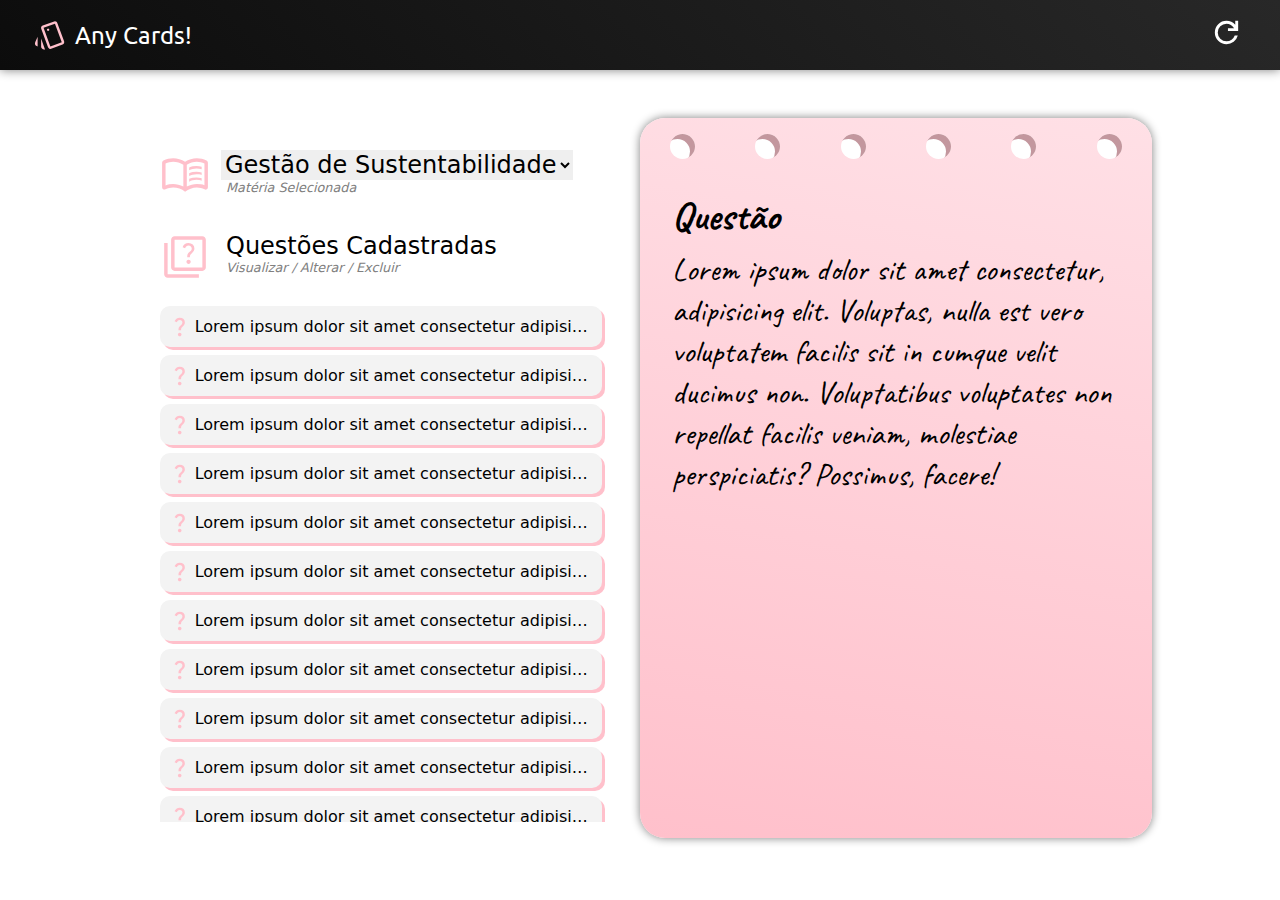
==== commit 522f854c: "drop question css" ====
--- a/public/index.html
+++ b/public/index.html
@@ -29,9 +29,13 @@
                 <div class = 'infoItem'>
                     <svg xmlns="http://www.w3.org/2000/svg" height="40px" viewBox="0 -960 960 960" width="40px" fill="#000000"><path d="M560-570.67v-54.66q33-14 67.5-21t72.5-7q26 0 51 4t49 10v50.66q-24-9-48.5-13.5t-51.5-4.5q-38 0-73 9.5t-67 26.5Zm0 220V-406q33-13.67 67.5-20.5t72.5-6.83q26 0 51 4t49 10v50.66q-24-9-48.5-13.5t-51.5-4.5q-38 0-73 9t-67 27Zm0-110v-54.66q33-14 67.5-21t72.5-7q26 0 51 4t49 10v50.66q-24-9-48.5-13.5t-51.5-4.5q-38 0-73 9.5t-67 26.5Zm-308 154q51.38 0 100.02 11.84Q400.67-283 448-259.33v-416q-43.67-28-94.08-43t-101.92-15q-37.33 0-73.5 8.66Q142.33-716 106.67-702v421.33Q139-294 176.83-300.33q37.84-6.34 75.17-6.34Zm262.67 47.34q48-23.67 94.83-35.5 46.83-11.84 98.5-11.84 37.33 0 75.83 6t69.5 16.67v-418q-33.66-16-70.71-23.67-37.05-7.66-74.62-7.66-51.67 0-100.67 15t-92.66 43v416ZM481.33-160q-50-38-108.66-58.67Q314-239.33 252-239.33q-38.36 0-75.35 9.66-36.98 9.67-72.65 25-22.4 11-43.2-2.33Q40-220.33 40-245.33v-469.34q0-13.66 6.5-25.33Q53-751.67 66-758q43.33-21.33 90.26-31.67Q203.19-800 252-800q61.33 0 119.5 16.33 58.17 16.34 109.83 49.67 51-33.33 108.5-49.67Q647.33-800 708-800q48.58 0 95.29 10.33Q850-779.33 893.33-758q13 6.33 19.84 18 6.83 11.67 6.83 25.33v469.34q0 26.26-21.5 39.96t-43.17.7q-35-16-71.98-25.33-36.99-9.33-75.35-9.33-62 0-119.33 21-57.34 21-107.34 58.33Zm-204-330.67Z"/></svg>
                     <div class = 'infoDesc'>
-                        <h2 id = "Matéria">Gestão de Sustentabilidade</h2>
+                        <!-- <h2 id = "Materia">Gestão de Sustentabilidade</h2> -->
+                        <select name="Mat" id="Materia">
+                            <option value="1">Gestão de Sustentabilidade</option>
+                        </select>
                         <h6>Matéria Selecionada</h6>    
                     </div>
+                    <svg class = 'addMat' xmlns="http://www.w3.org/2000/svg" height="40px" viewBox="0 -960 960 960" width="40px" fill="#000000"><path d="M446.67-446.67H200v-66.66h246.67V-760h66.66v246.67H760v66.66H513.33V-200h-66.66v-246.67Z"/></svg>
                 </div>
 
                 <div class = 'infoItem'>
@@ -40,85 +44,168 @@
                         <h2 id = "Matéria">Questões Cadastradas</h2>
                         <h6>Visualizar / Alterar / Excluir</h6>        
                     </div>
+                    <svg class = 'addMat' xmlns="http://www.w3.org/2000/svg" height="40px" viewBox="0 -960 960 960" width="40px" fill="#000000"><path d="M446.67-446.67H200v-66.66h246.67V-760h66.66v246.67H760v66.66H513.33V-200h-66.66v-246.67Z"/></svg>
                 </div>
             </div>
             <div id = 'infoContent'>
                 <div class = 'Question'>
                     <svg xmlns="http://www.w3.org/2000/svg" height="40px" viewBox="0 -960 960 960" width="40px" fill="#000000"><path d="M428.67-326.67q.66-75 15.83-108.83t59.5-73.83q41.67-37.34 63.83-67.84 22.17-30.5 22.17-66.5 0-43.66-29.17-72.66-29.16-29-81.5-29-51.66 0-79.16 30t-39.84 62L270-692.67q21.67-60.66 75.33-104Q399-840 479.33-840q101.67 0 156.5 56.5 54.84 56.5 54.84 135.83 0 48.67-20.84 86.5-20.83 37.84-66.16 81.5-49 47-59.17 71.84-10.17 24.83-10.83 81.16h-105ZM479.33-80Q449-80 427.5-101.5T406-153.33q0-30.34 21.5-51.84 21.5-21.5 51.83-21.5 30.34 0 51.84 21.5 21.5 21.5 21.5 51.84 0 30.33-21.5 51.83T479.33-80Z"/></svg>
                     <h3>Lorem ipsum dolor sit amet consectetur adipisicing elit. Ipsum doloribus quo, impedit earum reiciendis alias cupiditate rem repudiandae numquam molestiae voluptates culpa consectetur accusantium, illum veniam quaerat. Debitis, dicta optio!</h4>
-                    <div class = 'iconEvents'>
-                        <svg xmlns="http://www.w3.org/2000/svg" height="40px" viewBox="0 -960 960 960" width="40px" fill="#000000"><path d="M267.33-120q-27.5 0-47.08-19.58-19.58-19.59-19.58-47.09V-740H160v-66.67h192V-840h256v33.33h192V-740h-40.67v553.33q0 27-19.83 46.84Q719.67-120 692.67-120H267.33Zm425.34-620H267.33v553.33h425.34V-740Zm-328 469.33h66.66v-386h-66.66v386Zm164 0h66.66v-386h-66.66v386ZM267.33-740v553.33V-740Z"/></svg>
-                    </div>
-                </div>     
-                
-                <div class = 'Question'>
-                    <svg xmlns="http://www.w3.org/2000/svg" height="40px" viewBox="0 -960 960 960" width="40px" fill="#000000"><path d="M428.67-326.67q.66-75 15.83-108.83t59.5-73.83q41.67-37.34 63.83-67.84 22.17-30.5 22.17-66.5 0-43.66-29.17-72.66-29.16-29-81.5-29-51.66 0-79.16 30t-39.84 62L270-692.67q21.67-60.66 75.33-104Q399-840 479.33-840q101.67 0 156.5 56.5 54.84 56.5 54.84 135.83 0 48.67-20.84 86.5-20.83 37.84-66.16 81.5-49 47-59.17 71.84-10.17 24.83-10.83 81.16h-105ZM479.33-80Q449-80 427.5-101.5T406-153.33q0-30.34 21.5-51.84 21.5-21.5 51.83-21.5 30.34 0 51.84 21.5 21.5 21.5 21.5 51.84 0 30.33-21.5 51.83T479.33-80Z"/></svg>
-                    <h3>Lorem ipsum dolor sit amet consectetur adipisicing elit. Ipsum doloribus quo, impedit earum reiciendis alias cupiditate rem repudiandae numquam molestiae voluptates culpa consectetur accusantium, illum veniam quaerat. Debitis, dicta optio!</h4>
-                    <div class = 'iconEvents'>
-                        <svg xmlns="http://www.w3.org/2000/svg" height="40px" viewBox="0 -960 960 960" width="40px" fill="#000000"><path d="M267.33-120q-27.5 0-47.08-19.58-19.58-19.59-19.58-47.09V-740H160v-66.67h192V-840h256v33.33h192V-740h-40.67v553.33q0 27-19.83 46.84Q719.67-120 692.67-120H267.33Zm425.34-620H267.33v553.33h425.34V-740Zm-328 469.33h66.66v-386h-66.66v386Zm164 0h66.66v-386h-66.66v386ZM267.33-740v553.33V-740Z"/></svg>
-                    </div>
-                </div>     
-                
-                <div class = 'Question'>
-                    <svg xmlns="http://www.w3.org/2000/svg" height="40px" viewBox="0 -960 960 960" width="40px" fill="#000000"><path d="M428.67-326.67q.66-75 15.83-108.83t59.5-73.83q41.67-37.34 63.83-67.84 22.17-30.5 22.17-66.5 0-43.66-29.17-72.66-29.16-29-81.5-29-51.66 0-79.16 30t-39.84 62L270-692.67q21.67-60.66 75.33-104Q399-840 479.33-840q101.67 0 156.5 56.5 54.84 56.5 54.84 135.83 0 48.67-20.84 86.5-20.83 37.84-66.16 81.5-49 47-59.17 71.84-10.17 24.83-10.83 81.16h-105ZM479.33-80Q449-80 427.5-101.5T406-153.33q0-30.34 21.5-51.84 21.5-21.5 51.83-21.5 30.34 0 51.84 21.5 21.5 21.5 21.5 51.84 0 30.33-21.5 51.83T479.33-80Z"/></svg>
-                    <h3>Lorem ipsum dolor sit amet consectetur adipisicing elit. Ipsum doloribus quo, impedit earum reiciendis alias cupiditate rem repudiandae numquam molestiae voluptates culpa consectetur accusantium, illum veniam quaerat. Debitis, dicta optio!</h4>
-                    <div class = 'iconEvents'>
-                        <svg xmlns="http://www.w3.org/2000/svg" height="40px" viewBox="0 -960 960 960" width="40px" fill="#000000"><path d="M267.33-120q-27.5 0-47.08-19.58-19.58-19.59-19.58-47.09V-740H160v-66.67h192V-840h256v33.33h192V-740h-40.67v553.33q0 27-19.83 46.84Q719.67-120 692.67-120H267.33Zm425.34-620H267.33v553.33h425.34V-740Zm-328 469.33h66.66v-386h-66.66v386Zm164 0h66.66v-386h-66.66v386ZM267.33-740v553.33V-740Z"/></svg>
-                    </div>
-                </div>     
-                
-                <div class = 'Question'>
-                    <svg xmlns="http://www.w3.org/2000/svg" height="40px" viewBox="0 -960 960 960" width="40px" fill="#000000"><path d="M428.67-326.67q.66-75 15.83-108.83t59.5-73.83q41.67-37.34 63.83-67.84 22.17-30.5 22.17-66.5 0-43.66-29.17-72.66-29.16-29-81.5-29-51.66 0-79.16 30t-39.84 62L270-692.67q21.67-60.66 75.33-104Q399-840 479.33-840q101.67 0 156.5 56.5 54.84 56.5 54.84 135.83 0 48.67-20.84 86.5-20.83 37.84-66.16 81.5-49 47-59.17 71.84-10.17 24.83-10.83 81.16h-105ZM479.33-80Q449-80 427.5-101.5T406-153.33q0-30.34 21.5-51.84 21.5-21.5 51.83-21.5 30.34 0 51.84 21.5 21.5 21.5 21.5 51.84 0 30.33-21.5 51.83T479.33-80Z"/></svg>
-                    <h3>Lorem ipsum dolor sit amet consectetur adipisicing elit. Ipsum doloribus quo, impedit earum reiciendis alias cupiditate rem repudiandae numquam molestiae voluptates culpa consectetur accusantium, illum veniam quaerat. Debitis, dicta optio!</h4>
-                    <div class = 'iconEvents'>
-                        <svg xmlns="http://www.w3.org/2000/svg" height="40px" viewBox="0 -960 960 960" width="40px" fill="#000000"><path d="M267.33-120q-27.5 0-47.08-19.58-19.58-19.59-19.58-47.09V-740H160v-66.67h192V-840h256v33.33h192V-740h-40.67v553.33q0 27-19.83 46.84Q719.67-120 692.67-120H267.33Zm425.34-620H267.33v553.33h425.34V-740Zm-328 469.33h66.66v-386h-66.66v386Zm164 0h66.66v-386h-66.66v386ZM267.33-740v553.33V-740Z"/></svg>
-                    </div>
-                </div>     
-                
-                <div class = 'Question'>
-                    <svg xmlns="http://www.w3.org/2000/svg" height="40px" viewBox="0 -960 960 960" width="40px" fill="#000000"><path d="M428.67-326.67q.66-75 15.83-108.83t59.5-73.83q41.67-37.34 63.83-67.84 22.17-30.5 22.17-66.5 0-43.66-29.17-72.66-29.16-29-81.5-29-51.66 0-79.16 30t-39.84 62L270-692.67q21.67-60.66 75.33-104Q399-840 479.33-840q101.67 0 156.5 56.5 54.84 56.5 54.84 135.83 0 48.67-20.84 86.5-20.83 37.84-66.16 81.5-49 47-59.17 71.84-10.17 24.83-10.83 81.16h-105ZM479.33-80Q449-80 427.5-101.5T406-153.33q0-30.34 21.5-51.84 21.5-21.5 51.83-21.5 30.34 0 51.84 21.5 21.5 21.5 21.5 51.84 0 30.33-21.5 51.83T479.33-80Z"/></svg>
-                    <h3>Lorem ipsum dolor sit amet consectetur adipisicing elit. Ipsum doloribus quo, impedit earum reiciendis alias cupiditate rem repudiandae numquam molestiae voluptates culpa consectetur accusantium, illum veniam quaerat. Debitis, dicta optio!</h4>
-                    <div class = 'iconEvents'>
-                        <svg xmlns="http://www.w3.org/2000/svg" height="40px" viewBox="0 -960 960 960" width="40px" fill="#000000"><path d="M267.33-120q-27.5 0-47.08-19.58-19.58-19.59-19.58-47.09V-740H160v-66.67h192V-840h256v33.33h192V-740h-40.67v553.33q0 27-19.83 46.84Q719.67-120 692.67-120H267.33Zm425.34-620H267.33v553.33h425.34V-740Zm-328 469.33h66.66v-386h-66.66v386Zm164 0h66.66v-386h-66.66v386ZM267.33-740v553.33V-740Z"/></svg>
-                    </div>
-                </div>     
-                
-                <div class = 'Question'>
-                    <svg xmlns="http://www.w3.org/2000/svg" height="40px" viewBox="0 -960 960 960" width="40px" fill="#000000"><path d="M428.67-326.67q.66-75 15.83-108.83t59.5-73.83q41.67-37.34 63.83-67.84 22.17-30.5 22.17-66.5 0-43.66-29.17-72.66-29.16-29-81.5-29-51.66 0-79.16 30t-39.84 62L270-692.67q21.67-60.66 75.33-104Q399-840 479.33-840q101.67 0 156.5 56.5 54.84 56.5 54.84 135.83 0 48.67-20.84 86.5-20.83 37.84-66.16 81.5-49 47-59.17 71.84-10.17 24.83-10.83 81.16h-105ZM479.33-80Q449-80 427.5-101.5T406-153.33q0-30.34 21.5-51.84 21.5-21.5 51.83-21.5 30.34 0 51.84 21.5 21.5 21.5 21.5 51.84 0 30.33-21.5 51.83T479.33-80Z"/></svg>
-                    <h3>Lorem ipsum dolor sit amet consectetur adipisicing elit. Ipsum doloribus quo, impedit earum reiciendis alias cupiditate rem repudiandae numquam molestiae voluptates culpa consectetur accusantium, illum veniam quaerat. Debitis, dicta optio!</h4>
-                    <div class = 'iconEvents'>
-                        <svg xmlns="http://www.w3.org/2000/svg" height="40px" viewBox="0 -960 960 960" width="40px" fill="#000000"><path d="M267.33-120q-27.5 0-47.08-19.58-19.58-19.59-19.58-47.09V-740H160v-66.67h192V-840h256v33.33h192V-740h-40.67v553.33q0 27-19.83 46.84Q719.67-120 692.67-120H267.33Zm425.34-620H267.33v553.33h425.34V-740Zm-328 469.33h66.66v-386h-66.66v386Zm164 0h66.66v-386h-66.66v386ZM267.33-740v553.33V-740Z"/></svg>
-                    </div>
-                </div>     
-                
-                <div class = 'Question'>
-                    <svg xmlns="http://www.w3.org/2000/svg" height="40px" viewBox="0 -960 960 960" width="40px" fill="#000000"><path d="M428.67-326.67q.66-75 15.83-108.83t59.5-73.83q41.67-37.34 63.83-67.84 22.17-30.5 22.17-66.5 0-43.66-29.17-72.66-29.16-29-81.5-29-51.66 0-79.16 30t-39.84 62L270-692.67q21.67-60.66 75.33-104Q399-840 479.33-840q101.67 0 156.5 56.5 54.84 56.5 54.84 135.83 0 48.67-20.84 86.5-20.83 37.84-66.16 81.5-49 47-59.17 71.84-10.17 24.83-10.83 81.16h-105ZM479.33-80Q449-80 427.5-101.5T406-153.33q0-30.34 21.5-51.84 21.5-21.5 51.83-21.5 30.34 0 51.84 21.5 21.5 21.5 21.5 51.84 0 30.33-21.5 51.83T479.33-80Z"/></svg>
-                    <h3>Lorem ipsum dolor sit amet consectetur adipisicing elit. Ipsum doloribus quo, impedit earum reiciendis alias cupiditate rem repudiandae numquam molestiae voluptates culpa consectetur accusantium, illum veniam quaerat. Debitis, dicta optio!</h4>
-                    <div class = 'iconEvents'>
-                        <svg xmlns="http://www.w3.org/2000/svg" height="40px" viewBox="0 -960 960 960" width="40px" fill="#000000"><path d="M267.33-120q-27.5 0-47.08-19.58-19.58-19.59-19.58-47.09V-740H160v-66.67h192V-840h256v33.33h192V-740h-40.67v553.33q0 27-19.83 46.84Q719.67-120 692.67-120H267.33Zm425.34-620H267.33v553.33h425.34V-740Zm-328 469.33h66.66v-386h-66.66v386Zm164 0h66.66v-386h-66.66v386ZM267.33-740v553.33V-740Z"/></svg>
-                    </div>
-                </div>     
-                
-                <div class = 'Question'>
-                    <svg xmlns="http://www.w3.org/2000/svg" height="40px" viewBox="0 -960 960 960" width="40px" fill="#000000"><path d="M428.67-326.67q.66-75 15.83-108.83t59.5-73.83q41.67-37.34 63.83-67.84 22.17-30.5 22.17-66.5 0-43.66-29.17-72.66-29.16-29-81.5-29-51.66 0-79.16 30t-39.84 62L270-692.67q21.67-60.66 75.33-104Q399-840 479.33-840q101.67 0 156.5 56.5 54.84 56.5 54.84 135.83 0 48.67-20.84 86.5-20.83 37.84-66.16 81.5-49 47-59.17 71.84-10.17 24.83-10.83 81.16h-105ZM479.33-80Q449-80 427.5-101.5T406-153.33q0-30.34 21.5-51.84 21.5-21.5 51.83-21.5 30.34 0 51.84 21.5 21.5 21.5 21.5 51.84 0 30.33-21.5 51.83T479.33-80Z"/></svg>
-                    <h3>Lorem ipsum dolor sit amet consectetur adipisicing elit. Ipsum doloribus quo, impedit earum reiciendis alias cupiditate rem repudiandae numquam molestiae voluptates culpa consectetur accusantium, illum veniam quaerat. Debitis, dicta optio!</h4>
-                    <div class = 'iconEvents'>
-                        <svg xmlns="http://www.w3.org/2000/svg" height="40px" viewBox="0 -960 960 960" width="40px" fill="#000000"><path d="M267.33-120q-27.5 0-47.08-19.58-19.58-19.59-19.58-47.09V-740H160v-66.67h192V-840h256v33.33h192V-740h-40.67v553.33q0 27-19.83 46.84Q719.67-120 692.67-120H267.33Zm425.34-620H267.33v553.33h425.34V-740Zm-328 469.33h66.66v-386h-66.66v386Zm164 0h66.66v-386h-66.66v386ZM267.33-740v553.33V-740Z"/></svg>
-                    </div>
-                </div>     
-                           
-            </div>
-
-            <div class = 'infoAction'>
-                <div class="button">
-                    <svg xmlns="http://www.w3.org/2000/svg" height="40px" viewBox="0 -960 960 960" width="40px" fill="#000000"><path d="M446.67-236h66.66v-126H640v-66.67H513.33v-126.66h-66.66v126.66H320V-362h126.67v126Zm-220 156q-27 0-46.84-19.83Q160-119.67 160-146.67v-666.66q0-27 19.83-46.84Q199.67-880 226.67-880H574l226 226v507.33q0 27-19.83 46.84Q760.33-80 733.33-80H226.67Zm314-542.67v-190.66h-314v666.66h506.66v-476H540.67Zm-314-190.66v190.66-190.66 666.66-666.66Z"/></svg>
-                    <h3>Nova Pergunta</h3>
-                </div>
-                
-                <div class="button">
-                    <svg xmlns="http://www.w3.org/2000/svg" height="40px" viewBox="0 -960 960 960" width="40px" fill="#000000"><path d="M480-160q-133.33 0-226.67-93.33Q160-346.67 160-480q0-133.33 93.33-226.67Q346.67-800 480-800q79.67 0 143.33 32.5 63.67 32.5 110 90.17V-800H800v262.67H537.33V-604h168q-36-58.67-93.83-94T480-733.33q-106 0-179.67 73.66Q226.67-586 226.67-480q0 106 73.66 179.67Q374-226.67 480-226.67q81 0 147.67-46.33 66.66-46.33 93-122.33H790Q761.33-290 675.33-225q-86 65-195.33 65Z"/></svg>
-                    <h3>Atualizar Flashcard</h3>
-                </div>
+                    <div class = 'iconEvents' onclick = 'dropQuestion(this)'>
+                        <svg xmlns="http://www.w3.org/2000/svg" height="40px" viewBox="0 -960 960 960" width="40px" fill="#000000"><path d="M267.33-120q-27.5 0-47.08-19.58-19.58-19.59-19.58-47.09V-740H160v-66.67h192V-840h256v33.33h192V-740h-40.67v553.33q0 27-19.83 46.84Q719.67-120 692.67-120H267.33Zm425.34-620H267.33v553.33h425.34V-740Zm-328 469.33h66.66v-386h-66.66v386Zm164 0h66.66v-386h-66.66v386ZM267.33-740v553.33V-740Z"/></svg>
+                    </div>
+                </div>     
+                
+                <div class = 'Question'>
+                    <svg xmlns="http://www.w3.org/2000/svg" height="40px" viewBox="0 -960 960 960" width="40px" fill="#000000"><path d="M428.67-326.67q.66-75 15.83-108.83t59.5-73.83q41.67-37.34 63.83-67.84 22.17-30.5 22.17-66.5 0-43.66-29.17-72.66-29.16-29-81.5-29-51.66 0-79.16 30t-39.84 62L270-692.67q21.67-60.66 75.33-104Q399-840 479.33-840q101.67 0 156.5 56.5 54.84 56.5 54.84 135.83 0 48.67-20.84 86.5-20.83 37.84-66.16 81.5-49 47-59.17 71.84-10.17 24.83-10.83 81.16h-105ZM479.33-80Q449-80 427.5-101.5T406-153.33q0-30.34 21.5-51.84 21.5-21.5 51.83-21.5 30.34 0 51.84 21.5 21.5 21.5 21.5 51.84 0 30.33-21.5 51.83T479.33-80Z"/></svg>
+                    <h3>Lorem ipsum dolor sit amet consectetur adipisicing elit. Ipsum doloribus quo, impedit earum reiciendis alias cupiditate rem repudiandae numquam molestiae voluptates culpa consectetur accusantium, illum veniam quaerat. Debitis, dicta optio!</h4>
+                    <div class = 'iconEvents' onclick = 'dropQuestion(this)'>
+                        <svg xmlns="http://www.w3.org/2000/svg" height="40px" viewBox="0 -960 960 960" width="40px" fill="#000000"><path d="M267.33-120q-27.5 0-47.08-19.58-19.58-19.59-19.58-47.09V-740H160v-66.67h192V-840h256v33.33h192V-740h-40.67v553.33q0 27-19.83 46.84Q719.67-120 692.67-120H267.33Zm425.34-620H267.33v553.33h425.34V-740Zm-328 469.33h66.66v-386h-66.66v386Zm164 0h66.66v-386h-66.66v386ZM267.33-740v553.33V-740Z"/></svg>
+                    </div>
+                </div>     
+                
+                <div class = 'Question'>
+                    <svg xmlns="http://www.w3.org/2000/svg" height="40px" viewBox="0 -960 960 960" width="40px" fill="#000000"><path d="M428.67-326.67q.66-75 15.83-108.83t59.5-73.83q41.67-37.34 63.83-67.84 22.17-30.5 22.17-66.5 0-43.66-29.17-72.66-29.16-29-81.5-29-51.66 0-79.16 30t-39.84 62L270-692.67q21.67-60.66 75.33-104Q399-840 479.33-840q101.67 0 156.5 56.5 54.84 56.5 54.84 135.83 0 48.67-20.84 86.5-20.83 37.84-66.16 81.5-49 47-59.17 71.84-10.17 24.83-10.83 81.16h-105ZM479.33-80Q449-80 427.5-101.5T406-153.33q0-30.34 21.5-51.84 21.5-21.5 51.83-21.5 30.34 0 51.84 21.5 21.5 21.5 21.5 51.84 0 30.33-21.5 51.83T479.33-80Z"/></svg>
+                    <h3>Lorem ipsum dolor sit amet consectetur adipisicing elit. Ipsum doloribus quo, impedit earum reiciendis alias cupiditate rem repudiandae numquam molestiae voluptates culpa consectetur accusantium, illum veniam quaerat. Debitis, dicta optio!</h4>
+                    <div class = 'iconEvents' onclick = 'dropQuestion(this)'>
+                        <svg xmlns="http://www.w3.org/2000/svg" height="40px" viewBox="0 -960 960 960" width="40px" fill="#000000"><path d="M267.33-120q-27.5 0-47.08-19.58-19.58-19.59-19.58-47.09V-740H160v-66.67h192V-840h256v33.33h192V-740h-40.67v553.33q0 27-19.83 46.84Q719.67-120 692.67-120H267.33Zm425.34-620H267.33v553.33h425.34V-740Zm-328 469.33h66.66v-386h-66.66v386Zm164 0h66.66v-386h-66.66v386ZM267.33-740v553.33V-740Z"/></svg>
+                    </div>
+                </div>     
+                
+                <div class = 'Question'>
+                    <svg xmlns="http://www.w3.org/2000/svg" height="40px" viewBox="0 -960 960 960" width="40px" fill="#000000"><path d="M428.67-326.67q.66-75 15.83-108.83t59.5-73.83q41.67-37.34 63.83-67.84 22.17-30.5 22.17-66.5 0-43.66-29.17-72.66-29.16-29-81.5-29-51.66 0-79.16 30t-39.84 62L270-692.67q21.67-60.66 75.33-104Q399-840 479.33-840q101.67 0 156.5 56.5 54.84 56.5 54.84 135.83 0 48.67-20.84 86.5-20.83 37.84-66.16 81.5-49 47-59.17 71.84-10.17 24.83-10.83 81.16h-105ZM479.33-80Q449-80 427.5-101.5T406-153.33q0-30.34 21.5-51.84 21.5-21.5 51.83-21.5 30.34 0 51.84 21.5 21.5 21.5 21.5 51.84 0 30.33-21.5 51.83T479.33-80Z"/></svg>
+                    <h3>Lorem ipsum dolor sit amet consectetur adipisicing elit. Ipsum doloribus quo, impedit earum reiciendis alias cupiditate rem repudiandae numquam molestiae voluptates culpa consectetur accusantium, illum veniam quaerat. Debitis, dicta optio!</h4>
+                    <div class = 'iconEvents' onclick = 'dropQuestion(this)'>
+                        <svg xmlns="http://www.w3.org/2000/svg" height="40px" viewBox="0 -960 960 960" width="40px" fill="#000000"><path d="M267.33-120q-27.5 0-47.08-19.58-19.58-19.59-19.58-47.09V-740H160v-66.67h192V-840h256v33.33h192V-740h-40.67v553.33q0 27-19.83 46.84Q719.67-120 692.67-120H267.33Zm425.34-620H267.33v553.33h425.34V-740Zm-328 469.33h66.66v-386h-66.66v386Zm164 0h66.66v-386h-66.66v386ZM267.33-740v553.33V-740Z"/></svg>
+                    </div>
+                </div>     
+                   
+                
+                <div class = 'Question'>
+                    <svg xmlns="http://www.w3.org/2000/svg" height="40px" viewBox="0 -960 960 960" width="40px" fill="#000000"><path d="M428.67-326.67q.66-75 15.83-108.83t59.5-73.83q41.67-37.34 63.83-67.84 22.17-30.5 22.17-66.5 0-43.66-29.17-72.66-29.16-29-81.5-29-51.66 0-79.16 30t-39.84 62L270-692.67q21.67-60.66 75.33-104Q399-840 479.33-840q101.67 0 156.5 56.5 54.84 56.5 54.84 135.83 0 48.67-20.84 86.5-20.83 37.84-66.16 81.5-49 47-59.17 71.84-10.17 24.83-10.83 81.16h-105ZM479.33-80Q449-80 427.5-101.5T406-153.33q0-30.34 21.5-51.84 21.5-21.5 51.83-21.5 30.34 0 51.84 21.5 21.5 21.5 21.5 51.84 0 30.33-21.5 51.83T479.33-80Z"/></svg>
+                    <h3>Lorem ipsum dolor sit amet consectetur adipisicing elit. Ipsum doloribus quo, impedit earum reiciendis alias cupiditate rem repudiandae numquam molestiae voluptates culpa consectetur accusantium, illum veniam quaerat. Debitis, dicta optio!</h4>
+                    <div class = 'iconEvents' onclick = 'dropQuestion(this)'>
+                        <svg xmlns="http://www.w3.org/2000/svg" height="40px" viewBox="0 -960 960 960" width="40px" fill="#000000"><path d="M267.33-120q-27.5 0-47.08-19.58-19.58-19.59-19.58-47.09V-740H160v-66.67h192V-840h256v33.33h192V-740h-40.67v553.33q0 27-19.83 46.84Q719.67-120 692.67-120H267.33Zm425.34-620H267.33v553.33h425.34V-740Zm-328 469.33h66.66v-386h-66.66v386Zm164 0h66.66v-386h-66.66v386ZM267.33-740v553.33V-740Z"/></svg>
+                    </div>
+                </div>     
+                   
+                
+                <div class = 'Question'>
+                    <svg xmlns="http://www.w3.org/2000/svg" height="40px" viewBox="0 -960 960 960" width="40px" fill="#000000"><path d="M428.67-326.67q.66-75 15.83-108.83t59.5-73.83q41.67-37.34 63.83-67.84 22.17-30.5 22.17-66.5 0-43.66-29.17-72.66-29.16-29-81.5-29-51.66 0-79.16 30t-39.84 62L270-692.67q21.67-60.66 75.33-104Q399-840 479.33-840q101.67 0 156.5 56.5 54.84 56.5 54.84 135.83 0 48.67-20.84 86.5-20.83 37.84-66.16 81.5-49 47-59.17 71.84-10.17 24.83-10.83 81.16h-105ZM479.33-80Q449-80 427.5-101.5T406-153.33q0-30.34 21.5-51.84 21.5-21.5 51.83-21.5 30.34 0 51.84 21.5 21.5 21.5 21.5 51.84 0 30.33-21.5 51.83T479.33-80Z"/></svg>
+                    <h3>Lorem ipsum dolor sit amet consectetur adipisicing elit. Ipsum doloribus quo, impedit earum reiciendis alias cupiditate rem repudiandae numquam molestiae voluptates culpa consectetur accusantium, illum veniam quaerat. Debitis, dicta optio!</h4>
+                    <div class = 'iconEvents' onclick = 'dropQuestion(this)'>
+                        <svg xmlns="http://www.w3.org/2000/svg" height="40px" viewBox="0 -960 960 960" width="40px" fill="#000000"><path d="M267.33-120q-27.5 0-47.08-19.58-19.58-19.59-19.58-47.09V-740H160v-66.67h192V-840h256v33.33h192V-740h-40.67v553.33q0 27-19.83 46.84Q719.67-120 692.67-120H267.33Zm425.34-620H267.33v553.33h425.34V-740Zm-328 469.33h66.66v-386h-66.66v386Zm164 0h66.66v-386h-66.66v386ZM267.33-740v553.33V-740Z"/></svg>
+                    </div>
+                </div>     
+                   
+                
+                <div class = 'Question'>
+                    <svg xmlns="http://www.w3.org/2000/svg" height="40px" viewBox="0 -960 960 960" width="40px" fill="#000000"><path d="M428.67-326.67q.66-75 15.83-108.83t59.5-73.83q41.67-37.34 63.83-67.84 22.17-30.5 22.17-66.5 0-43.66-29.17-72.66-29.16-29-81.5-29-51.66 0-79.16 30t-39.84 62L270-692.67q21.67-60.66 75.33-104Q399-840 479.33-840q101.67 0 156.5 56.5 54.84 56.5 54.84 135.83 0 48.67-20.84 86.5-20.83 37.84-66.16 81.5-49 47-59.17 71.84-10.17 24.83-10.83 81.16h-105ZM479.33-80Q449-80 427.5-101.5T406-153.33q0-30.34 21.5-51.84 21.5-21.5 51.83-21.5 30.34 0 51.84 21.5 21.5 21.5 21.5 51.84 0 30.33-21.5 51.83T479.33-80Z"/></svg>
+                    <h3>Lorem ipsum dolor sit amet consectetur adipisicing elit. Ipsum doloribus quo, impedit earum reiciendis alias cupiditate rem repudiandae numquam molestiae voluptates culpa consectetur accusantium, illum veniam quaerat. Debitis, dicta optio!</h4>
+                    <div class = 'iconEvents' onclick = 'dropQuestion(this)'>
+                        <svg xmlns="http://www.w3.org/2000/svg" height="40px" viewBox="0 -960 960 960" width="40px" fill="#000000"><path d="M267.33-120q-27.5 0-47.08-19.58-19.58-19.59-19.58-47.09V-740H160v-66.67h192V-840h256v33.33h192V-740h-40.67v553.33q0 27-19.83 46.84Q719.67-120 692.67-120H267.33Zm425.34-620H267.33v553.33h425.34V-740Zm-328 469.33h66.66v-386h-66.66v386Zm164 0h66.66v-386h-66.66v386ZM267.33-740v553.33V-740Z"/></svg>
+                    </div>
+                </div>     
+                   
+                
+                <div class = 'Question'>
+                    <svg xmlns="http://www.w3.org/2000/svg" height="40px" viewBox="0 -960 960 960" width="40px" fill="#000000"><path d="M428.67-326.67q.66-75 15.83-108.83t59.5-73.83q41.67-37.34 63.83-67.84 22.17-30.5 22.17-66.5 0-43.66-29.17-72.66-29.16-29-81.5-29-51.66 0-79.16 30t-39.84 62L270-692.67q21.67-60.66 75.33-104Q399-840 479.33-840q101.67 0 156.5 56.5 54.84 56.5 54.84 135.83 0 48.67-20.84 86.5-20.83 37.84-66.16 81.5-49 47-59.17 71.84-10.17 24.83-10.83 81.16h-105ZM479.33-80Q449-80 427.5-101.5T406-153.33q0-30.34 21.5-51.84 21.5-21.5 51.83-21.5 30.34 0 51.84 21.5 21.5 21.5 21.5 51.84 0 30.33-21.5 51.83T479.33-80Z"/></svg>
+                    <h3>Lorem ipsum dolor sit amet consectetur adipisicing elit. Ipsum doloribus quo, impedit earum reiciendis alias cupiditate rem repudiandae numquam molestiae voluptates culpa consectetur accusantium, illum veniam quaerat. Debitis, dicta optio!</h4>
+                    <div class = 'iconEvents' onclick = 'dropQuestion(this)'>
+                        <svg xmlns="http://www.w3.org/2000/svg" height="40px" viewBox="0 -960 960 960" width="40px" fill="#000000"><path d="M267.33-120q-27.5 0-47.08-19.58-19.58-19.59-19.58-47.09V-740H160v-66.67h192V-840h256v33.33h192V-740h-40.67v553.33q0 27-19.83 46.84Q719.67-120 692.67-120H267.33Zm425.34-620H267.33v553.33h425.34V-740Zm-328 469.33h66.66v-386h-66.66v386Zm164 0h66.66v-386h-66.66v386ZM267.33-740v553.33V-740Z"/></svg>
+                    </div>
+                </div>     
+                   
+                
+                <div class = 'Question'>
+                    <svg xmlns="http://www.w3.org/2000/svg" height="40px" viewBox="0 -960 960 960" width="40px" fill="#000000"><path d="M428.67-326.67q.66-75 15.83-108.83t59.5-73.83q41.67-37.34 63.83-67.84 22.17-30.5 22.17-66.5 0-43.66-29.17-72.66-29.16-29-81.5-29-51.66 0-79.16 30t-39.84 62L270-692.67q21.67-60.66 75.33-104Q399-840 479.33-840q101.67 0 156.5 56.5 54.84 56.5 54.84 135.83 0 48.67-20.84 86.5-20.83 37.84-66.16 81.5-49 47-59.17 71.84-10.17 24.83-10.83 81.16h-105ZM479.33-80Q449-80 427.5-101.5T406-153.33q0-30.34 21.5-51.84 21.5-21.5 51.83-21.5 30.34 0 51.84 21.5 21.5 21.5 21.5 51.84 0 30.33-21.5 51.83T479.33-80Z"/></svg>
+                    <h3>Lorem ipsum dolor sit amet consectetur adipisicing elit. Ipsum doloribus quo, impedit earum reiciendis alias cupiditate rem repudiandae numquam molestiae voluptates culpa consectetur accusantium, illum veniam quaerat. Debitis, dicta optio!</h4>
+                    <div class = 'iconEvents' onclick = 'dropQuestion(this)'>
+                        <svg xmlns="http://www.w3.org/2000/svg" height="40px" viewBox="0 -960 960 960" width="40px" fill="#000000"><path d="M267.33-120q-27.5 0-47.08-19.58-19.58-19.59-19.58-47.09V-740H160v-66.67h192V-840h256v33.33h192V-740h-40.67v553.33q0 27-19.83 46.84Q719.67-120 692.67-120H267.33Zm425.34-620H267.33v553.33h425.34V-740Zm-328 469.33h66.66v-386h-66.66v386Zm164 0h66.66v-386h-66.66v386ZM267.33-740v553.33V-740Z"/></svg>
+                    </div>
+                </div>     
+                   
+                
+                <div class = 'Question'>
+                    <svg xmlns="http://www.w3.org/2000/svg" height="40px" viewBox="0 -960 960 960" width="40px" fill="#000000"><path d="M428.67-326.67q.66-75 15.83-108.83t59.5-73.83q41.67-37.34 63.83-67.84 22.17-30.5 22.17-66.5 0-43.66-29.17-72.66-29.16-29-81.5-29-51.66 0-79.16 30t-39.84 62L270-692.67q21.67-60.66 75.33-104Q399-840 479.33-840q101.67 0 156.5 56.5 54.84 56.5 54.84 135.83 0 48.67-20.84 86.5-20.83 37.84-66.16 81.5-49 47-59.17 71.84-10.17 24.83-10.83 81.16h-105ZM479.33-80Q449-80 427.5-101.5T406-153.33q0-30.34 21.5-51.84 21.5-21.5 51.83-21.5 30.34 0 51.84 21.5 21.5 21.5 21.5 51.84 0 30.33-21.5 51.83T479.33-80Z"/></svg>
+                    <h3>Lorem ipsum dolor sit amet consectetur adipisicing elit. Ipsum doloribus quo, impedit earum reiciendis alias cupiditate rem repudiandae numquam molestiae voluptates culpa consectetur accusantium, illum veniam quaerat. Debitis, dicta optio!</h4>
+                    <div class = 'iconEvents' onclick = 'dropQuestion(this)'>
+                        <svg xmlns="http://www.w3.org/2000/svg" height="40px" viewBox="0 -960 960 960" width="40px" fill="#000000"><path d="M267.33-120q-27.5 0-47.08-19.58-19.58-19.59-19.58-47.09V-740H160v-66.67h192V-840h256v33.33h192V-740h-40.67v553.33q0 27-19.83 46.84Q719.67-120 692.67-120H267.33Zm425.34-620H267.33v553.33h425.34V-740Zm-328 469.33h66.66v-386h-66.66v386Zm164 0h66.66v-386h-66.66v386ZM267.33-740v553.33V-740Z"/></svg>
+                    </div>
+                </div>     
+                   
+                
+                <div class = 'Question'>
+                    <svg xmlns="http://www.w3.org/2000/svg" height="40px" viewBox="0 -960 960 960" width="40px" fill="#000000"><path d="M428.67-326.67q.66-75 15.83-108.83t59.5-73.83q41.67-37.34 63.83-67.84 22.17-30.5 22.17-66.5 0-43.66-29.17-72.66-29.16-29-81.5-29-51.66 0-79.16 30t-39.84 62L270-692.67q21.67-60.66 75.33-104Q399-840 479.33-840q101.67 0 156.5 56.5 54.84 56.5 54.84 135.83 0 48.67-20.84 86.5-20.83 37.84-66.16 81.5-49 47-59.17 71.84-10.17 24.83-10.83 81.16h-105ZM479.33-80Q449-80 427.5-101.5T406-153.33q0-30.34 21.5-51.84 21.5-21.5 51.83-21.5 30.34 0 51.84 21.5 21.5 21.5 21.5 51.84 0 30.33-21.5 51.83T479.33-80Z"/></svg>
+                    <h3>Lorem ipsum dolor sit amet consectetur adipisicing elit. Ipsum doloribus quo, impedit earum reiciendis alias cupiditate rem repudiandae numquam molestiae voluptates culpa consectetur accusantium, illum veniam quaerat. Debitis, dicta optio!</h4>
+                    <div class = 'iconEvents' onclick = 'dropQuestion(this)'>
+                        <svg xmlns="http://www.w3.org/2000/svg" height="40px" viewBox="0 -960 960 960" width="40px" fill="#000000"><path d="M267.33-120q-27.5 0-47.08-19.58-19.58-19.59-19.58-47.09V-740H160v-66.67h192V-840h256v33.33h192V-740h-40.67v553.33q0 27-19.83 46.84Q719.67-120 692.67-120H267.33Zm425.34-620H267.33v553.33h425.34V-740Zm-328 469.33h66.66v-386h-66.66v386Zm164 0h66.66v-386h-66.66v386ZM267.33-740v553.33V-740Z"/></svg>
+                    </div>
+                </div>     
+                   
+                
+                <div class = 'Question'>
+                    <svg xmlns="http://www.w3.org/2000/svg" height="40px" viewBox="0 -960 960 960" width="40px" fill="#000000"><path d="M428.67-326.67q.66-75 15.83-108.83t59.5-73.83q41.67-37.34 63.83-67.84 22.17-30.5 22.17-66.5 0-43.66-29.17-72.66-29.16-29-81.5-29-51.66 0-79.16 30t-39.84 62L270-692.67q21.67-60.66 75.33-104Q399-840 479.33-840q101.67 0 156.5 56.5 54.84 56.5 54.84 135.83 0 48.67-20.84 86.5-20.83 37.84-66.16 81.5-49 47-59.17 71.84-10.17 24.83-10.83 81.16h-105ZM479.33-80Q449-80 427.5-101.5T406-153.33q0-30.34 21.5-51.84 21.5-21.5 51.83-21.5 30.34 0 51.84 21.5 21.5 21.5 21.5 51.84 0 30.33-21.5 51.83T479.33-80Z"/></svg>
+                    <h3>Lorem ipsum dolor sit amet consectetur adipisicing elit. Ipsum doloribus quo, impedit earum reiciendis alias cupiditate rem repudiandae numquam molestiae voluptates culpa consectetur accusantium, illum veniam quaerat. Debitis, dicta optio!</h4>
+                    <div class = 'iconEvents' onclick = 'dropQuestion(this)'>
+                        <svg xmlns="http://www.w3.org/2000/svg" height="40px" viewBox="0 -960 960 960" width="40px" fill="#000000"><path d="M267.33-120q-27.5 0-47.08-19.58-19.58-19.59-19.58-47.09V-740H160v-66.67h192V-840h256v33.33h192V-740h-40.67v553.33q0 27-19.83 46.84Q719.67-120 692.67-120H267.33Zm425.34-620H267.33v553.33h425.34V-740Zm-328 469.33h66.66v-386h-66.66v386Zm164 0h66.66v-386h-66.66v386ZM267.33-740v553.33V-740Z"/></svg>
+                    </div>
+                </div>     
+                   
+                
+                <div class = 'Question'>
+                    <svg xmlns="http://www.w3.org/2000/svg" height="40px" viewBox="0 -960 960 960" width="40px" fill="#000000"><path d="M428.67-326.67q.66-75 15.83-108.83t59.5-73.83q41.67-37.34 63.83-67.84 22.17-30.5 22.17-66.5 0-43.66-29.17-72.66-29.16-29-81.5-29-51.66 0-79.16 30t-39.84 62L270-692.67q21.67-60.66 75.33-104Q399-840 479.33-840q101.67 0 156.5 56.5 54.84 56.5 54.84 135.83 0 48.67-20.84 86.5-20.83 37.84-66.16 81.5-49 47-59.17 71.84-10.17 24.83-10.83 81.16h-105ZM479.33-80Q449-80 427.5-101.5T406-153.33q0-30.34 21.5-51.84 21.5-21.5 51.83-21.5 30.34 0 51.84 21.5 21.5 21.5 21.5 51.84 0 30.33-21.5 51.83T479.33-80Z"/></svg>
+                    <h3>Lorem ipsum dolor sit amet consectetur adipisicing elit. Ipsum doloribus quo, impedit earum reiciendis alias cupiditate rem repudiandae numquam molestiae voluptates culpa consectetur accusantium, illum veniam quaerat. Debitis, dicta optio!</h4>
+                    <div class = 'iconEvents' onclick = 'dropQuestion(this)'>
+                        <svg xmlns="http://www.w3.org/2000/svg" height="40px" viewBox="0 -960 960 960" width="40px" fill="#000000"><path d="M267.33-120q-27.5 0-47.08-19.58-19.58-19.59-19.58-47.09V-740H160v-66.67h192V-840h256v33.33h192V-740h-40.67v553.33q0 27-19.83 46.84Q719.67-120 692.67-120H267.33Zm425.34-620H267.33v553.33h425.34V-740Zm-328 469.33h66.66v-386h-66.66v386Zm164 0h66.66v-386h-66.66v386ZM267.33-740v553.33V-740Z"/></svg>
+                    </div>
+                </div>     
+                   
+                
+                <div class = 'Question'>
+                    <svg xmlns="http://www.w3.org/2000/svg" height="40px" viewBox="0 -960 960 960" width="40px" fill="#000000"><path d="M428.67-326.67q.66-75 15.83-108.83t59.5-73.83q41.67-37.34 63.83-67.84 22.17-30.5 22.17-66.5 0-43.66-29.17-72.66-29.16-29-81.5-29-51.66 0-79.16 30t-39.84 62L270-692.67q21.67-60.66 75.33-104Q399-840 479.33-840q101.67 0 156.5 56.5 54.84 56.5 54.84 135.83 0 48.67-20.84 86.5-20.83 37.84-66.16 81.5-49 47-59.17 71.84-10.17 24.83-10.83 81.16h-105ZM479.33-80Q449-80 427.5-101.5T406-153.33q0-30.34 21.5-51.84 21.5-21.5 51.83-21.5 30.34 0 51.84 21.5 21.5 21.5 21.5 51.84 0 30.33-21.5 51.83T479.33-80Z"/></svg>
+                    <h3>Lorem ipsum dolor sit amet consectetur adipisicing elit. Ipsum doloribus quo, impedit earum reiciendis alias cupiditate rem repudiandae numquam molestiae voluptates culpa consectetur accusantium, illum veniam quaerat. Debitis, dicta optio!</h4>
+                    <div class = 'iconEvents' onclick = 'dropQuestion(this)'>
+                        <svg xmlns="http://www.w3.org/2000/svg" height="40px" viewBox="0 -960 960 960" width="40px" fill="#000000"><path d="M267.33-120q-27.5 0-47.08-19.58-19.58-19.59-19.58-47.09V-740H160v-66.67h192V-840h256v33.33h192V-740h-40.67v553.33q0 27-19.83 46.84Q719.67-120 692.67-120H267.33Zm425.34-620H267.33v553.33h425.34V-740Zm-328 469.33h66.66v-386h-66.66v386Zm164 0h66.66v-386h-66.66v386ZM267.33-740v553.33V-740Z"/></svg>
+                    </div>
+                </div>     
+                   
+                
+                <div class = 'Question'>
+                    <svg xmlns="http://www.w3.org/2000/svg" height="40px" viewBox="0 -960 960 960" width="40px" fill="#000000"><path d="M428.67-326.67q.66-75 15.83-108.83t59.5-73.83q41.67-37.34 63.83-67.84 22.17-30.5 22.17-66.5 0-43.66-29.17-72.66-29.16-29-81.5-29-51.66 0-79.16 30t-39.84 62L270-692.67q21.67-60.66 75.33-104Q399-840 479.33-840q101.67 0 156.5 56.5 54.84 56.5 54.84 135.83 0 48.67-20.84 86.5-20.83 37.84-66.16 81.5-49 47-59.17 71.84-10.17 24.83-10.83 81.16h-105ZM479.33-80Q449-80 427.5-101.5T406-153.33q0-30.34 21.5-51.84 21.5-21.5 51.83-21.5 30.34 0 51.84 21.5 21.5 21.5 21.5 51.84 0 30.33-21.5 51.83T479.33-80Z"/></svg>
+                    <h3>Lorem ipsum dolor sit amet consectetur adipisicing elit. Ipsum doloribus quo, impedit earum reiciendis alias cupiditate rem repudiandae numquam molestiae voluptates culpa consectetur accusantium, illum veniam quaerat. Debitis, dicta optio!</h4>
+                    <div class = 'iconEvents' onclick = 'dropQuestion(this)'>
+                        <svg xmlns="http://www.w3.org/2000/svg" height="40px" viewBox="0 -960 960 960" width="40px" fill="#000000"><path d="M267.33-120q-27.5 0-47.08-19.58-19.58-19.59-19.58-47.09V-740H160v-66.67h192V-840h256v33.33h192V-740h-40.67v553.33q0 27-19.83 46.84Q719.67-120 692.67-120H267.33Zm425.34-620H267.33v553.33h425.34V-740Zm-328 469.33h66.66v-386h-66.66v386Zm164 0h66.66v-386h-66.66v386ZM267.33-740v553.33V-740Z"/></svg>
+                    </div>
+                </div>     
+                   
+                
+                <div class = 'Question'>
+                    <svg xmlns="http://www.w3.org/2000/svg" height="40px" viewBox="0 -960 960 960" width="40px" fill="#000000"><path d="M428.67-326.67q.66-75 15.83-108.83t59.5-73.83q41.67-37.34 63.83-67.84 22.17-30.5 22.17-66.5 0-43.66-29.17-72.66-29.16-29-81.5-29-51.66 0-79.16 30t-39.84 62L270-692.67q21.67-60.66 75.33-104Q399-840 479.33-840q101.67 0 156.5 56.5 54.84 56.5 54.84 135.83 0 48.67-20.84 86.5-20.83 37.84-66.16 81.5-49 47-59.17 71.84-10.17 24.83-10.83 81.16h-105ZM479.33-80Q449-80 427.5-101.5T406-153.33q0-30.34 21.5-51.84 21.5-21.5 51.83-21.5 30.34 0 51.84 21.5 21.5 21.5 21.5 51.84 0 30.33-21.5 51.83T479.33-80Z"/></svg>
+                    <h3>Lorem ipsum dolor sit amet consectetur adipisicing elit. Ipsum doloribus quo, impedit earum reiciendis alias cupiditate rem repudiandae numquam molestiae voluptates culpa consectetur accusantium, illum veniam quaerat. Debitis, dicta optio!</h4>
+                    <div class = 'iconEvents' onclick = 'dropQuestion(this)'>
+                        <svg xmlns="http://www.w3.org/2000/svg" height="40px" viewBox="0 -960 960 960" width="40px" fill="#000000"><path d="M267.33-120q-27.5 0-47.08-19.58-19.58-19.59-19.58-47.09V-740H160v-66.67h192V-840h256v33.33h192V-740h-40.67v553.33q0 27-19.83 46.84Q719.67-120 692.67-120H267.33Zm425.34-620H267.33v553.33h425.34V-740Zm-328 469.33h66.66v-386h-66.66v386Zm164 0h66.66v-386h-66.66v386ZM267.33-740v553.33V-740Z"/></svg>
+                    </div>
+                </div>     
+                   
+                
+                <div class = 'Question'>
+                    <svg xmlns="http://www.w3.org/2000/svg" height="40px" viewBox="0 -960 960 960" width="40px" fill="#000000"><path d="M428.67-326.67q.66-75 15.83-108.83t59.5-73.83q41.67-37.34 63.83-67.84 22.17-30.5 22.17-66.5 0-43.66-29.17-72.66-29.16-29-81.5-29-51.66 0-79.16 30t-39.84 62L270-692.67q21.67-60.66 75.33-104Q399-840 479.33-840q101.67 0 156.5 56.5 54.84 56.5 54.84 135.83 0 48.67-20.84 86.5-20.83 37.84-66.16 81.5-49 47-59.17 71.84-10.17 24.83-10.83 81.16h-105ZM479.33-80Q449-80 427.5-101.5T406-153.33q0-30.34 21.5-51.84 21.5-21.5 51.83-21.5 30.34 0 51.84 21.5 21.5 21.5 21.5 51.84 0 30.33-21.5 51.83T479.33-80Z"/></svg>
+                    <h3>Lorem ipsum dolor sit amet consectetur adipisicing elit. Ipsum doloribus quo, impedit earum reiciendis alias cupiditate rem repudiandae numquam molestiae voluptates culpa consectetur accusantium, illum veniam quaerat. Debitis, dicta optio!</h4>
+                    <div class = 'iconEvents' onclick = 'dropQuestion(this)'>
+                        <svg xmlns="http://www.w3.org/2000/svg" height="40px" viewBox="0 -960 960 960" width="40px" fill="#000000"><path d="M267.33-120q-27.5 0-47.08-19.58-19.58-19.59-19.58-47.09V-740H160v-66.67h192V-840h256v33.33h192V-740h-40.67v553.33q0 27-19.83 46.84Q719.67-120 692.67-120H267.33Zm425.34-620H267.33v553.33h425.34V-740Zm-328 469.33h66.66v-386h-66.66v386Zm164 0h66.66v-386h-66.66v386ZM267.33-740v553.33V-740Z"/></svg>
+                    </div>
+                </div>     
+                   
+                
+                <div class = 'Question'>
+                    <svg xmlns="http://www.w3.org/2000/svg" height="40px" viewBox="0 -960 960 960" width="40px" fill="#000000"><path d="M428.67-326.67q.66-75 15.83-108.83t59.5-73.83q41.67-37.34 63.83-67.84 22.17-30.5 22.17-66.5 0-43.66-29.17-72.66-29.16-29-81.5-29-51.66 0-79.16 30t-39.84 62L270-692.67q21.67-60.66 75.33-104Q399-840 479.33-840q101.67 0 156.5 56.5 54.84 56.5 54.84 135.83 0 48.67-20.84 86.5-20.83 37.84-66.16 81.5-49 47-59.17 71.84-10.17 24.83-10.83 81.16h-105ZM479.33-80Q449-80 427.5-101.5T406-153.33q0-30.34 21.5-51.84 21.5-21.5 51.83-21.5 30.34 0 51.84 21.5 21.5 21.5 21.5 51.84 0 30.33-21.5 51.83T479.33-80Z"/></svg>
+                    <h3>Lorem ipsum dolor sit amet consectetur adipisicing elit. Ipsum doloribus quo, impedit earum reiciendis alias cupiditate rem repudiandae numquam molestiae voluptates culpa consectetur accusantium, illum veniam quaerat. Debitis, dicta optio!</h4>
+                    <div class = 'iconEvents' onclick = 'dropQuestion(this)'>
+                        <svg xmlns="http://www.w3.org/2000/svg" height="40px" viewBox="0 -960 960 960" width="40px" fill="#000000"><path d="M267.33-120q-27.5 0-47.08-19.58-19.58-19.59-19.58-47.09V-740H160v-66.67h192V-840h256v33.33h192V-740h-40.67v553.33q0 27-19.83 46.84Q719.67-120 692.67-120H267.33Zm425.34-620H267.33v553.33h425.34V-740Zm-328 469.33h66.66v-386h-66.66v386Zm164 0h66.66v-386h-66.66v386ZM267.33-740v553.33V-740Z"/></svg>
+                    </div>
+                </div>     
+                
             </div>
         </div>
         <div id = "flashcard" onclick="flip()">
--- a/public/style/layout.css
+++ b/public/style/layout.css
@@ -53,7 +53,14 @@
 .IconGroup svg{
     margin: 0.25rem;
     cursor: pointer;
-}
+    transition: all 0.5s;
+}
+
+
+.IconGroup svg:hover{
+    transform: rotate(360deg);
+}
+
 
 main{
     width: 80%;
@@ -122,6 +129,15 @@
     padding-bottom: 0;
     margin: 0;
 }
+#Materia{
+    font-family: system-ui;
+    font-weight: 400;
+    padding-bottom: 0;
+    margin: 0;
+    font-size: 1.5rem;
+    border: none;
+    margin-left: -5px;
+}
 
 #info h6{
     margin: 0;
@@ -137,6 +153,7 @@
     align-items: center;
     margin-left: 2rem;
     margin-top: 2rem;
+    align-items: flex-start;
 }
 
 .infoItem svg{
@@ -146,46 +163,24 @@
     padding-right: 1rem;
 }
 
-.infoAction{
-    display: flex;
-    align-items: center;
-    margin-left: 2rem;
-    margin-bottom: 2rem;
-    margin-right: 2rem;
-    justify-content: center;
-
-}
-
-.button{
-    display: flex;
-    border: 2px solid var(--FgColor);
-    border-radius: 15px;
-    align-items: center;
+
+.addMat{
+    width: 25px !important;
+    height: 25px !important;
+    padding: 0;
+    padding-top: 0.5rem;
+    fill: #bbbbbb !important;
     cursor: pointer;
-    margin-right: 1rem;
     transition: all 0.2s;
-}
-
-.button svg{
-    fill: var(--FgColor);
-    padding: 0 1rem;
-    padding-right: 0.2rem;
-    width: 25px;
-    height: 25px;
-}
-
-.button:hover{
-    background: #f3f3f3;
-}
-
-.button h3{    
-    font-family: system-ui;
-    font-weight: 400;
-    color: var(--FgColor);
-    margin: 0;
-    padding: 0.5rem 1rem;
-    padding-left: 0;
-    font-size: 1rem;
+    display: none;
+}
+
+.addMat:hover{
+    fill: #555555 !important;
+}
+
+.infoItem:hover .addMat{
+    display: block;
 }
 
 #infoContent{
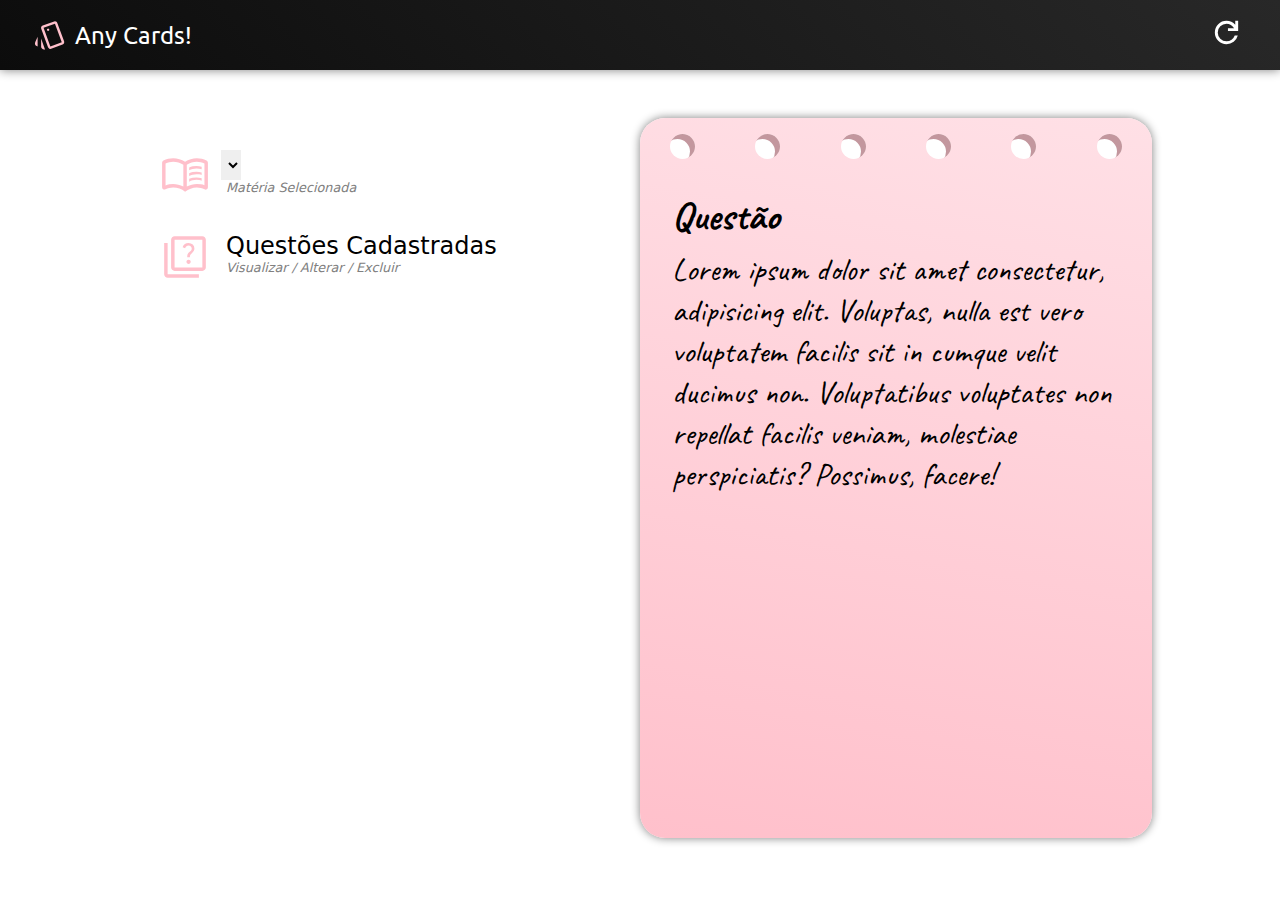
==== commit cc47f67c: "Finalizando o desenvolvimento da versão inicial" ====
--- a/public/index.html
+++ b/public/index.html
@@ -17,7 +17,7 @@
             <div id="logo">
                 <svg xmlns="http://www.w3.org/2000/svg" height="40px" viewBox="0 -960 960 960" width="40px" fill="#000000"><path d="M154.33-152.67 127.67-162Q96-175.67 84.83-209q-11.16-33.33 5.5-65.67l64-142.66v264.66Zm177.34 81.34q-33.67 0-57.5-23.84-23.84-23.83-23.84-57.5v-218L347-98q2.33 7.67 6 13.83 3.67 6.17 9.33 12.84h-30.66Zm194-17.34q-24.67 10-50-3.66-25.34-13.67-36-39.67L253-640.67q-10.67-26 2-50.83t40-35.17L607.67-840q26-9.33 50.66 3.67 24.67 13 35.34 39.66L880.33-292q8.67 27.33-2.66 53.5-11.34 26.17-38.67 35.83l-313.33 114Zm-83.34-488.66q13.67 0 23.5-9.84 9.84-9.83 9.84-23.5 0-13.66-9.84-23.5Q456-644 442.33-644q-13.66 0-23.5 9.83-9.83 9.84-9.83 23.5 0 13.67 9.83 23.5 9.84 9.84 23.5 9.84Zm61.34 424.66 312.66-114L629.67-776 317-662.67l186.67 510ZM317-662.67 629.67-776 317-662.67Z"/></svg><h2>Any Cards!</h2>
             </div>
-            <div style="margin-right: 2rem;" class = 'IconGroup'>
+            <div onclick="getFlashCard()" style="margin-right: 2rem;" class = 'IconGroup'>
                 <svg xmlns="http://www.w3.org/2000/svg" viewBox="0 -960 960 960"><path d="M480-160q-134 0-227-93t-93-227q0-134 93-227t227-93q69 0 132 28.5T720-690v-110h80v280H520v-80h168q-32-56-87.5-88T480-720q-100 0-170 70t-70 170q0 100 70 170t170 70q77 0 139-44t87-116h84q-28 106-114 173t-196 67Z"/></svg>
             </div>
         </nav>
@@ -30,12 +30,11 @@
                     <svg xmlns="http://www.w3.org/2000/svg" height="40px" viewBox="0 -960 960 960" width="40px" fill="#000000"><path d="M560-570.67v-54.66q33-14 67.5-21t72.5-7q26 0 51 4t49 10v50.66q-24-9-48.5-13.5t-51.5-4.5q-38 0-73 9.5t-67 26.5Zm0 220V-406q33-13.67 67.5-20.5t72.5-6.83q26 0 51 4t49 10v50.66q-24-9-48.5-13.5t-51.5-4.5q-38 0-73 9t-67 27Zm0-110v-54.66q33-14 67.5-21t72.5-7q26 0 51 4t49 10v50.66q-24-9-48.5-13.5t-51.5-4.5q-38 0-73 9.5t-67 26.5Zm-308 154q51.38 0 100.02 11.84Q400.67-283 448-259.33v-416q-43.67-28-94.08-43t-101.92-15q-37.33 0-73.5 8.66Q142.33-716 106.67-702v421.33Q139-294 176.83-300.33q37.84-6.34 75.17-6.34Zm262.67 47.34q48-23.67 94.83-35.5 46.83-11.84 98.5-11.84 37.33 0 75.83 6t69.5 16.67v-418q-33.66-16-70.71-23.67-37.05-7.66-74.62-7.66-51.67 0-100.67 15t-92.66 43v416ZM481.33-160q-50-38-108.66-58.67Q314-239.33 252-239.33q-38.36 0-75.35 9.66-36.98 9.67-72.65 25-22.4 11-43.2-2.33Q40-220.33 40-245.33v-469.34q0-13.66 6.5-25.33Q53-751.67 66-758q43.33-21.33 90.26-31.67Q203.19-800 252-800q61.33 0 119.5 16.33 58.17 16.34 109.83 49.67 51-33.33 108.5-49.67Q647.33-800 708-800q48.58 0 95.29 10.33Q850-779.33 893.33-758q13 6.33 19.84 18 6.83 11.67 6.83 25.33v469.34q0 26.26-21.5 39.96t-43.17.7q-35-16-71.98-25.33-36.99-9.33-75.35-9.33-62 0-119.33 21-57.34 21-107.34 58.33Zm-204-330.67Z"/></svg>
                     <div class = 'infoDesc'>
                         <!-- <h2 id = "Materia">Gestão de Sustentabilidade</h2> -->
-                        <select name="Mat" id="Materia">
-                            <option value="1">Gestão de Sustentabilidade</option>
+                        <select name="Mat" id="Materia" onchange="getQuestions()">
                         </select>
                         <h6>Matéria Selecionada</h6>    
                     </div>
-                    <svg class = 'addMat' xmlns="http://www.w3.org/2000/svg" height="40px" viewBox="0 -960 960 960" width="40px" fill="#000000"><path d="M446.67-446.67H200v-66.66h246.67V-760h66.66v246.67H760v66.66H513.33V-200h-66.66v-246.67Z"/></svg>
+                    <svg onclick="createModal('Adicionar Matéria'); AddForm('materia');" class = 'addMat' xmlns="http://www.w3.org/2000/svg" height="40px" viewBox="0 -960 960 960" width="40px" fill="#000000"><path d="M446.67-446.67H200v-66.66h246.67V-760h66.66v246.67H760v66.66H513.33V-200h-66.66v-246.67Z"/></svg>
                 </div>
 
                 <div class = 'infoItem'>
@@ -44,169 +43,10 @@
                         <h2 id = "Matéria">Questões Cadastradas</h2>
                         <h6>Visualizar / Alterar / Excluir</h6>        
                     </div>
-                    <svg class = 'addMat' xmlns="http://www.w3.org/2000/svg" height="40px" viewBox="0 -960 960 960" width="40px" fill="#000000"><path d="M446.67-446.67H200v-66.66h246.67V-760h66.66v246.67H760v66.66H513.33V-200h-66.66v-246.67Z"/></svg>
+                    <svg class = 'addMat' onclick="createModal('Adicionar Pergunta'); AddForm('pergunta');" xmlns="http://www.w3.org/2000/svg" height="40px" viewBox="0 -960 960 960" width="40px" fill="#000000"><path d="M446.67-446.67H200v-66.66h246.67V-760h66.66v246.67H760v66.66H513.33V-200h-66.66v-246.67Z"/></svg>
                 </div>
             </div>
-            <div id = 'infoContent'>
-                <div class = 'Question'>
-                    <svg xmlns="http://www.w3.org/2000/svg" height="40px" viewBox="0 -960 960 960" width="40px" fill="#000000"><path d="M428.67-326.67q.66-75 15.83-108.83t59.5-73.83q41.67-37.34 63.83-67.84 22.17-30.5 22.17-66.5 0-43.66-29.17-72.66-29.16-29-81.5-29-51.66 0-79.16 30t-39.84 62L270-692.67q21.67-60.66 75.33-104Q399-840 479.33-840q101.67 0 156.5 56.5 54.84 56.5 54.84 135.83 0 48.67-20.84 86.5-20.83 37.84-66.16 81.5-49 47-59.17 71.84-10.17 24.83-10.83 81.16h-105ZM479.33-80Q449-80 427.5-101.5T406-153.33q0-30.34 21.5-51.84 21.5-21.5 51.83-21.5 30.34 0 51.84 21.5 21.5 21.5 21.5 51.84 0 30.33-21.5 51.83T479.33-80Z"/></svg>
-                    <h3>Lorem ipsum dolor sit amet consectetur adipisicing elit. Ipsum doloribus quo, impedit earum reiciendis alias cupiditate rem repudiandae numquam molestiae voluptates culpa consectetur accusantium, illum veniam quaerat. Debitis, dicta optio!</h4>
-                    <div class = 'iconEvents' onclick = 'dropQuestion(this)'>
-                        <svg xmlns="http://www.w3.org/2000/svg" height="40px" viewBox="0 -960 960 960" width="40px" fill="#000000"><path d="M267.33-120q-27.5 0-47.08-19.58-19.58-19.59-19.58-47.09V-740H160v-66.67h192V-840h256v33.33h192V-740h-40.67v553.33q0 27-19.83 46.84Q719.67-120 692.67-120H267.33Zm425.34-620H267.33v553.33h425.34V-740Zm-328 469.33h66.66v-386h-66.66v386Zm164 0h66.66v-386h-66.66v386ZM267.33-740v553.33V-740Z"/></svg>
-                    </div>
-                </div>     
-                
-                <div class = 'Question'>
-                    <svg xmlns="http://www.w3.org/2000/svg" height="40px" viewBox="0 -960 960 960" width="40px" fill="#000000"><path d="M428.67-326.67q.66-75 15.83-108.83t59.5-73.83q41.67-37.34 63.83-67.84 22.17-30.5 22.17-66.5 0-43.66-29.17-72.66-29.16-29-81.5-29-51.66 0-79.16 30t-39.84 62L270-692.67q21.67-60.66 75.33-104Q399-840 479.33-840q101.67 0 156.5 56.5 54.84 56.5 54.84 135.83 0 48.67-20.84 86.5-20.83 37.84-66.16 81.5-49 47-59.17 71.84-10.17 24.83-10.83 81.16h-105ZM479.33-80Q449-80 427.5-101.5T406-153.33q0-30.34 21.5-51.84 21.5-21.5 51.83-21.5 30.34 0 51.84 21.5 21.5 21.5 21.5 51.84 0 30.33-21.5 51.83T479.33-80Z"/></svg>
-                    <h3>Lorem ipsum dolor sit amet consectetur adipisicing elit. Ipsum doloribus quo, impedit earum reiciendis alias cupiditate rem repudiandae numquam molestiae voluptates culpa consectetur accusantium, illum veniam quaerat. Debitis, dicta optio!</h4>
-                    <div class = 'iconEvents' onclick = 'dropQuestion(this)'>
-                        <svg xmlns="http://www.w3.org/2000/svg" height="40px" viewBox="0 -960 960 960" width="40px" fill="#000000"><path d="M267.33-120q-27.5 0-47.08-19.58-19.58-19.59-19.58-47.09V-740H160v-66.67h192V-840h256v33.33h192V-740h-40.67v553.33q0 27-19.83 46.84Q719.67-120 692.67-120H267.33Zm425.34-620H267.33v553.33h425.34V-740Zm-328 469.33h66.66v-386h-66.66v386Zm164 0h66.66v-386h-66.66v386ZM267.33-740v553.33V-740Z"/></svg>
-                    </div>
-                </div>     
-                
-                <div class = 'Question'>
-                    <svg xmlns="http://www.w3.org/2000/svg" height="40px" viewBox="0 -960 960 960" width="40px" fill="#000000"><path d="M428.67-326.67q.66-75 15.83-108.83t59.5-73.83q41.67-37.34 63.83-67.84 22.17-30.5 22.17-66.5 0-43.66-29.17-72.66-29.16-29-81.5-29-51.66 0-79.16 30t-39.84 62L270-692.67q21.67-60.66 75.33-104Q399-840 479.33-840q101.67 0 156.5 56.5 54.84 56.5 54.84 135.83 0 48.67-20.84 86.5-20.83 37.84-66.16 81.5-49 47-59.17 71.84-10.17 24.83-10.83 81.16h-105ZM479.33-80Q449-80 427.5-101.5T406-153.33q0-30.34 21.5-51.84 21.5-21.5 51.83-21.5 30.34 0 51.84 21.5 21.5 21.5 21.5 51.84 0 30.33-21.5 51.83T479.33-80Z"/></svg>
-                    <h3>Lorem ipsum dolor sit amet consectetur adipisicing elit. Ipsum doloribus quo, impedit earum reiciendis alias cupiditate rem repudiandae numquam molestiae voluptates culpa consectetur accusantium, illum veniam quaerat. Debitis, dicta optio!</h4>
-                    <div class = 'iconEvents' onclick = 'dropQuestion(this)'>
-                        <svg xmlns="http://www.w3.org/2000/svg" height="40px" viewBox="0 -960 960 960" width="40px" fill="#000000"><path d="M267.33-120q-27.5 0-47.08-19.58-19.58-19.59-19.58-47.09V-740H160v-66.67h192V-840h256v33.33h192V-740h-40.67v553.33q0 27-19.83 46.84Q719.67-120 692.67-120H267.33Zm425.34-620H267.33v553.33h425.34V-740Zm-328 469.33h66.66v-386h-66.66v386Zm164 0h66.66v-386h-66.66v386ZM267.33-740v553.33V-740Z"/></svg>
-                    </div>
-                </div>     
-                
-                <div class = 'Question'>
-                    <svg xmlns="http://www.w3.org/2000/svg" height="40px" viewBox="0 -960 960 960" width="40px" fill="#000000"><path d="M428.67-326.67q.66-75 15.83-108.83t59.5-73.83q41.67-37.34 63.83-67.84 22.17-30.5 22.17-66.5 0-43.66-29.17-72.66-29.16-29-81.5-29-51.66 0-79.16 30t-39.84 62L270-692.67q21.67-60.66 75.33-104Q399-840 479.33-840q101.67 0 156.5 56.5 54.84 56.5 54.84 135.83 0 48.67-20.84 86.5-20.83 37.84-66.16 81.5-49 47-59.17 71.84-10.17 24.83-10.83 81.16h-105ZM479.33-80Q449-80 427.5-101.5T406-153.33q0-30.34 21.5-51.84 21.5-21.5 51.83-21.5 30.34 0 51.84 21.5 21.5 21.5 21.5 51.84 0 30.33-21.5 51.83T479.33-80Z"/></svg>
-                    <h3>Lorem ipsum dolor sit amet consectetur adipisicing elit. Ipsum doloribus quo, impedit earum reiciendis alias cupiditate rem repudiandae numquam molestiae voluptates culpa consectetur accusantium, illum veniam quaerat. Debitis, dicta optio!</h4>
-                    <div class = 'iconEvents' onclick = 'dropQuestion(this)'>
-                        <svg xmlns="http://www.w3.org/2000/svg" height="40px" viewBox="0 -960 960 960" width="40px" fill="#000000"><path d="M267.33-120q-27.5 0-47.08-19.58-19.58-19.59-19.58-47.09V-740H160v-66.67h192V-840h256v33.33h192V-740h-40.67v553.33q0 27-19.83 46.84Q719.67-120 692.67-120H267.33Zm425.34-620H267.33v553.33h425.34V-740Zm-328 469.33h66.66v-386h-66.66v386Zm164 0h66.66v-386h-66.66v386ZM267.33-740v553.33V-740Z"/></svg>
-                    </div>
-                </div>     
-                   
-                
-                <div class = 'Question'>
-                    <svg xmlns="http://www.w3.org/2000/svg" height="40px" viewBox="0 -960 960 960" width="40px" fill="#000000"><path d="M428.67-326.67q.66-75 15.83-108.83t59.5-73.83q41.67-37.34 63.83-67.84 22.17-30.5 22.17-66.5 0-43.66-29.17-72.66-29.16-29-81.5-29-51.66 0-79.16 30t-39.84 62L270-692.67q21.67-60.66 75.33-104Q399-840 479.33-840q101.67 0 156.5 56.5 54.84 56.5 54.84 135.83 0 48.67-20.84 86.5-20.83 37.84-66.16 81.5-49 47-59.17 71.84-10.17 24.83-10.83 81.16h-105ZM479.33-80Q449-80 427.5-101.5T406-153.33q0-30.34 21.5-51.84 21.5-21.5 51.83-21.5 30.34 0 51.84 21.5 21.5 21.5 21.5 51.84 0 30.33-21.5 51.83T479.33-80Z"/></svg>
-                    <h3>Lorem ipsum dolor sit amet consectetur adipisicing elit. Ipsum doloribus quo, impedit earum reiciendis alias cupiditate rem repudiandae numquam molestiae voluptates culpa consectetur accusantium, illum veniam quaerat. Debitis, dicta optio!</h4>
-                    <div class = 'iconEvents' onclick = 'dropQuestion(this)'>
-                        <svg xmlns="http://www.w3.org/2000/svg" height="40px" viewBox="0 -960 960 960" width="40px" fill="#000000"><path d="M267.33-120q-27.5 0-47.08-19.58-19.58-19.59-19.58-47.09V-740H160v-66.67h192V-840h256v33.33h192V-740h-40.67v553.33q0 27-19.83 46.84Q719.67-120 692.67-120H267.33Zm425.34-620H267.33v553.33h425.34V-740Zm-328 469.33h66.66v-386h-66.66v386Zm164 0h66.66v-386h-66.66v386ZM267.33-740v553.33V-740Z"/></svg>
-                    </div>
-                </div>     
-                   
-                
-                <div class = 'Question'>
-                    <svg xmlns="http://www.w3.org/2000/svg" height="40px" viewBox="0 -960 960 960" width="40px" fill="#000000"><path d="M428.67-326.67q.66-75 15.83-108.83t59.5-73.83q41.67-37.34 63.83-67.84 22.17-30.5 22.17-66.5 0-43.66-29.17-72.66-29.16-29-81.5-29-51.66 0-79.16 30t-39.84 62L270-692.67q21.67-60.66 75.33-104Q399-840 479.33-840q101.67 0 156.5 56.5 54.84 56.5 54.84 135.83 0 48.67-20.84 86.5-20.83 37.84-66.16 81.5-49 47-59.17 71.84-10.17 24.83-10.83 81.16h-105ZM479.33-80Q449-80 427.5-101.5T406-153.33q0-30.34 21.5-51.84 21.5-21.5 51.83-21.5 30.34 0 51.84 21.5 21.5 21.5 21.5 51.84 0 30.33-21.5 51.83T479.33-80Z"/></svg>
-                    <h3>Lorem ipsum dolor sit amet consectetur adipisicing elit. Ipsum doloribus quo, impedit earum reiciendis alias cupiditate rem repudiandae numquam molestiae voluptates culpa consectetur accusantium, illum veniam quaerat. Debitis, dicta optio!</h4>
-                    <div class = 'iconEvents' onclick = 'dropQuestion(this)'>
-                        <svg xmlns="http://www.w3.org/2000/svg" height="40px" viewBox="0 -960 960 960" width="40px" fill="#000000"><path d="M267.33-120q-27.5 0-47.08-19.58-19.58-19.59-19.58-47.09V-740H160v-66.67h192V-840h256v33.33h192V-740h-40.67v553.33q0 27-19.83 46.84Q719.67-120 692.67-120H267.33Zm425.34-620H267.33v553.33h425.34V-740Zm-328 469.33h66.66v-386h-66.66v386Zm164 0h66.66v-386h-66.66v386ZM267.33-740v553.33V-740Z"/></svg>
-                    </div>
-                </div>     
-                   
-                
-                <div class = 'Question'>
-                    <svg xmlns="http://www.w3.org/2000/svg" height="40px" viewBox="0 -960 960 960" width="40px" fill="#000000"><path d="M428.67-326.67q.66-75 15.83-108.83t59.5-73.83q41.67-37.34 63.83-67.84 22.17-30.5 22.17-66.5 0-43.66-29.17-72.66-29.16-29-81.5-29-51.66 0-79.16 30t-39.84 62L270-692.67q21.67-60.66 75.33-104Q399-840 479.33-840q101.67 0 156.5 56.5 54.84 56.5 54.84 135.83 0 48.67-20.84 86.5-20.83 37.84-66.16 81.5-49 47-59.17 71.84-10.17 24.83-10.83 81.16h-105ZM479.33-80Q449-80 427.5-101.5T406-153.33q0-30.34 21.5-51.84 21.5-21.5 51.83-21.5 30.34 0 51.84 21.5 21.5 21.5 21.5 51.84 0 30.33-21.5 51.83T479.33-80Z"/></svg>
-                    <h3>Lorem ipsum dolor sit amet consectetur adipisicing elit. Ipsum doloribus quo, impedit earum reiciendis alias cupiditate rem repudiandae numquam molestiae voluptates culpa consectetur accusantium, illum veniam quaerat. Debitis, dicta optio!</h4>
-                    <div class = 'iconEvents' onclick = 'dropQuestion(this)'>
-                        <svg xmlns="http://www.w3.org/2000/svg" height="40px" viewBox="0 -960 960 960" width="40px" fill="#000000"><path d="M267.33-120q-27.5 0-47.08-19.58-19.58-19.59-19.58-47.09V-740H160v-66.67h192V-840h256v33.33h192V-740h-40.67v553.33q0 27-19.83 46.84Q719.67-120 692.67-120H267.33Zm425.34-620H267.33v553.33h425.34V-740Zm-328 469.33h66.66v-386h-66.66v386Zm164 0h66.66v-386h-66.66v386ZM267.33-740v553.33V-740Z"/></svg>
-                    </div>
-                </div>     
-                   
-                
-                <div class = 'Question'>
-                    <svg xmlns="http://www.w3.org/2000/svg" height="40px" viewBox="0 -960 960 960" width="40px" fill="#000000"><path d="M428.67-326.67q.66-75 15.83-108.83t59.5-73.83q41.67-37.34 63.83-67.84 22.17-30.5 22.17-66.5 0-43.66-29.17-72.66-29.16-29-81.5-29-51.66 0-79.16 30t-39.84 62L270-692.67q21.67-60.66 75.33-104Q399-840 479.33-840q101.67 0 156.5 56.5 54.84 56.5 54.84 135.83 0 48.67-20.84 86.5-20.83 37.84-66.16 81.5-49 47-59.17 71.84-10.17 24.83-10.83 81.16h-105ZM479.33-80Q449-80 427.5-101.5T406-153.33q0-30.34 21.5-51.84 21.5-21.5 51.83-21.5 30.34 0 51.84 21.5 21.5 21.5 21.5 51.84 0 30.33-21.5 51.83T479.33-80Z"/></svg>
-                    <h3>Lorem ipsum dolor sit amet consectetur adipisicing elit. Ipsum doloribus quo, impedit earum reiciendis alias cupiditate rem repudiandae numquam molestiae voluptates culpa consectetur accusantium, illum veniam quaerat. Debitis, dicta optio!</h4>
-                    <div class = 'iconEvents' onclick = 'dropQuestion(this)'>
-                        <svg xmlns="http://www.w3.org/2000/svg" height="40px" viewBox="0 -960 960 960" width="40px" fill="#000000"><path d="M267.33-120q-27.5 0-47.08-19.58-19.58-19.59-19.58-47.09V-740H160v-66.67h192V-840h256v33.33h192V-740h-40.67v553.33q0 27-19.83 46.84Q719.67-120 692.67-120H267.33Zm425.34-620H267.33v553.33h425.34V-740Zm-328 469.33h66.66v-386h-66.66v386Zm164 0h66.66v-386h-66.66v386ZM267.33-740v553.33V-740Z"/></svg>
-                    </div>
-                </div>     
-                   
-                
-                <div class = 'Question'>
-                    <svg xmlns="http://www.w3.org/2000/svg" height="40px" viewBox="0 -960 960 960" width="40px" fill="#000000"><path d="M428.67-326.67q.66-75 15.83-108.83t59.5-73.83q41.67-37.34 63.83-67.84 22.17-30.5 22.17-66.5 0-43.66-29.17-72.66-29.16-29-81.5-29-51.66 0-79.16 30t-39.84 62L270-692.67q21.67-60.66 75.33-104Q399-840 479.33-840q101.67 0 156.5 56.5 54.84 56.5 54.84 135.83 0 48.67-20.84 86.5-20.83 37.84-66.16 81.5-49 47-59.17 71.84-10.17 24.83-10.83 81.16h-105ZM479.33-80Q449-80 427.5-101.5T406-153.33q0-30.34 21.5-51.84 21.5-21.5 51.83-21.5 30.34 0 51.84 21.5 21.5 21.5 21.5 51.84 0 30.33-21.5 51.83T479.33-80Z"/></svg>
-                    <h3>Lorem ipsum dolor sit amet consectetur adipisicing elit. Ipsum doloribus quo, impedit earum reiciendis alias cupiditate rem repudiandae numquam molestiae voluptates culpa consectetur accusantium, illum veniam quaerat. Debitis, dicta optio!</h4>
-                    <div class = 'iconEvents' onclick = 'dropQuestion(this)'>
-                        <svg xmlns="http://www.w3.org/2000/svg" height="40px" viewBox="0 -960 960 960" width="40px" fill="#000000"><path d="M267.33-120q-27.5 0-47.08-19.58-19.58-19.59-19.58-47.09V-740H160v-66.67h192V-840h256v33.33h192V-740h-40.67v553.33q0 27-19.83 46.84Q719.67-120 692.67-120H267.33Zm425.34-620H267.33v553.33h425.34V-740Zm-328 469.33h66.66v-386h-66.66v386Zm164 0h66.66v-386h-66.66v386ZM267.33-740v553.33V-740Z"/></svg>
-                    </div>
-                </div>     
-                   
-                
-                <div class = 'Question'>
-                    <svg xmlns="http://www.w3.org/2000/svg" height="40px" viewBox="0 -960 960 960" width="40px" fill="#000000"><path d="M428.67-326.67q.66-75 15.83-108.83t59.5-73.83q41.67-37.34 63.83-67.84 22.17-30.5 22.17-66.5 0-43.66-29.17-72.66-29.16-29-81.5-29-51.66 0-79.16 30t-39.84 62L270-692.67q21.67-60.66 75.33-104Q399-840 479.33-840q101.67 0 156.5 56.5 54.84 56.5 54.84 135.83 0 48.67-20.84 86.5-20.83 37.84-66.16 81.5-49 47-59.17 71.84-10.17 24.83-10.83 81.16h-105ZM479.33-80Q449-80 427.5-101.5T406-153.33q0-30.34 21.5-51.84 21.5-21.5 51.83-21.5 30.34 0 51.84 21.5 21.5 21.5 21.5 51.84 0 30.33-21.5 51.83T479.33-80Z"/></svg>
-                    <h3>Lorem ipsum dolor sit amet consectetur adipisicing elit. Ipsum doloribus quo, impedit earum reiciendis alias cupiditate rem repudiandae numquam molestiae voluptates culpa consectetur accusantium, illum veniam quaerat. Debitis, dicta optio!</h4>
-                    <div class = 'iconEvents' onclick = 'dropQuestion(this)'>
-                        <svg xmlns="http://www.w3.org/2000/svg" height="40px" viewBox="0 -960 960 960" width="40px" fill="#000000"><path d="M267.33-120q-27.5 0-47.08-19.58-19.58-19.59-19.58-47.09V-740H160v-66.67h192V-840h256v33.33h192V-740h-40.67v553.33q0 27-19.83 46.84Q719.67-120 692.67-120H267.33Zm425.34-620H267.33v553.33h425.34V-740Zm-328 469.33h66.66v-386h-66.66v386Zm164 0h66.66v-386h-66.66v386ZM267.33-740v553.33V-740Z"/></svg>
-                    </div>
-                </div>     
-                   
-                
-                <div class = 'Question'>
-                    <svg xmlns="http://www.w3.org/2000/svg" height="40px" viewBox="0 -960 960 960" width="40px" fill="#000000"><path d="M428.67-326.67q.66-75 15.83-108.83t59.5-73.83q41.67-37.34 63.83-67.84 22.17-30.5 22.17-66.5 0-43.66-29.17-72.66-29.16-29-81.5-29-51.66 0-79.16 30t-39.84 62L270-692.67q21.67-60.66 75.33-104Q399-840 479.33-840q101.67 0 156.5 56.5 54.84 56.5 54.84 135.83 0 48.67-20.84 86.5-20.83 37.84-66.16 81.5-49 47-59.17 71.84-10.17 24.83-10.83 81.16h-105ZM479.33-80Q449-80 427.5-101.5T406-153.33q0-30.34 21.5-51.84 21.5-21.5 51.83-21.5 30.34 0 51.84 21.5 21.5 21.5 21.5 51.84 0 30.33-21.5 51.83T479.33-80Z"/></svg>
-                    <h3>Lorem ipsum dolor sit amet consectetur adipisicing elit. Ipsum doloribus quo, impedit earum reiciendis alias cupiditate rem repudiandae numquam molestiae voluptates culpa consectetur accusantium, illum veniam quaerat. Debitis, dicta optio!</h4>
-                    <div class = 'iconEvents' onclick = 'dropQuestion(this)'>
-                        <svg xmlns="http://www.w3.org/2000/svg" height="40px" viewBox="0 -960 960 960" width="40px" fill="#000000"><path d="M267.33-120q-27.5 0-47.08-19.58-19.58-19.59-19.58-47.09V-740H160v-66.67h192V-840h256v33.33h192V-740h-40.67v553.33q0 27-19.83 46.84Q719.67-120 692.67-120H267.33Zm425.34-620H267.33v553.33h425.34V-740Zm-328 469.33h66.66v-386h-66.66v386Zm164 0h66.66v-386h-66.66v386ZM267.33-740v553.33V-740Z"/></svg>
-                    </div>
-                </div>     
-                   
-                
-                <div class = 'Question'>
-                    <svg xmlns="http://www.w3.org/2000/svg" height="40px" viewBox="0 -960 960 960" width="40px" fill="#000000"><path d="M428.67-326.67q.66-75 15.83-108.83t59.5-73.83q41.67-37.34 63.83-67.84 22.17-30.5 22.17-66.5 0-43.66-29.17-72.66-29.16-29-81.5-29-51.66 0-79.16 30t-39.84 62L270-692.67q21.67-60.66 75.33-104Q399-840 479.33-840q101.67 0 156.5 56.5 54.84 56.5 54.84 135.83 0 48.67-20.84 86.5-20.83 37.84-66.16 81.5-49 47-59.17 71.84-10.17 24.83-10.83 81.16h-105ZM479.33-80Q449-80 427.5-101.5T406-153.33q0-30.34 21.5-51.84 21.5-21.5 51.83-21.5 30.34 0 51.84 21.5 21.5 21.5 21.5 51.84 0 30.33-21.5 51.83T479.33-80Z"/></svg>
-                    <h3>Lorem ipsum dolor sit amet consectetur adipisicing elit. Ipsum doloribus quo, impedit earum reiciendis alias cupiditate rem repudiandae numquam molestiae voluptates culpa consectetur accusantium, illum veniam quaerat. Debitis, dicta optio!</h4>
-                    <div class = 'iconEvents' onclick = 'dropQuestion(this)'>
-                        <svg xmlns="http://www.w3.org/2000/svg" height="40px" viewBox="0 -960 960 960" width="40px" fill="#000000"><path d="M267.33-120q-27.5 0-47.08-19.58-19.58-19.59-19.58-47.09V-740H160v-66.67h192V-840h256v33.33h192V-740h-40.67v553.33q0 27-19.83 46.84Q719.67-120 692.67-120H267.33Zm425.34-620H267.33v553.33h425.34V-740Zm-328 469.33h66.66v-386h-66.66v386Zm164 0h66.66v-386h-66.66v386ZM267.33-740v553.33V-740Z"/></svg>
-                    </div>
-                </div>     
-                   
-                
-                <div class = 'Question'>
-                    <svg xmlns="http://www.w3.org/2000/svg" height="40px" viewBox="0 -960 960 960" width="40px" fill="#000000"><path d="M428.67-326.67q.66-75 15.83-108.83t59.5-73.83q41.67-37.34 63.83-67.84 22.17-30.5 22.17-66.5 0-43.66-29.17-72.66-29.16-29-81.5-29-51.66 0-79.16 30t-39.84 62L270-692.67q21.67-60.66 75.33-104Q399-840 479.33-840q101.67 0 156.5 56.5 54.84 56.5 54.84 135.83 0 48.67-20.84 86.5-20.83 37.84-66.16 81.5-49 47-59.17 71.84-10.17 24.83-10.83 81.16h-105ZM479.33-80Q449-80 427.5-101.5T406-153.33q0-30.34 21.5-51.84 21.5-21.5 51.83-21.5 30.34 0 51.84 21.5 21.5 21.5 21.5 51.84 0 30.33-21.5 51.83T479.33-80Z"/></svg>
-                    <h3>Lorem ipsum dolor sit amet consectetur adipisicing elit. Ipsum doloribus quo, impedit earum reiciendis alias cupiditate rem repudiandae numquam molestiae voluptates culpa consectetur accusantium, illum veniam quaerat. Debitis, dicta optio!</h4>
-                    <div class = 'iconEvents' onclick = 'dropQuestion(this)'>
-                        <svg xmlns="http://www.w3.org/2000/svg" height="40px" viewBox="0 -960 960 960" width="40px" fill="#000000"><path d="M267.33-120q-27.5 0-47.08-19.58-19.58-19.59-19.58-47.09V-740H160v-66.67h192V-840h256v33.33h192V-740h-40.67v553.33q0 27-19.83 46.84Q719.67-120 692.67-120H267.33Zm425.34-620H267.33v553.33h425.34V-740Zm-328 469.33h66.66v-386h-66.66v386Zm164 0h66.66v-386h-66.66v386ZM267.33-740v553.33V-740Z"/></svg>
-                    </div>
-                </div>     
-                   
-                
-                <div class = 'Question'>
-                    <svg xmlns="http://www.w3.org/2000/svg" height="40px" viewBox="0 -960 960 960" width="40px" fill="#000000"><path d="M428.67-326.67q.66-75 15.83-108.83t59.5-73.83q41.67-37.34 63.83-67.84 22.17-30.5 22.17-66.5 0-43.66-29.17-72.66-29.16-29-81.5-29-51.66 0-79.16 30t-39.84 62L270-692.67q21.67-60.66 75.33-104Q399-840 479.33-840q101.67 0 156.5 56.5 54.84 56.5 54.84 135.83 0 48.67-20.84 86.5-20.83 37.84-66.16 81.5-49 47-59.17 71.84-10.17 24.83-10.83 81.16h-105ZM479.33-80Q449-80 427.5-101.5T406-153.33q0-30.34 21.5-51.84 21.5-21.5 51.83-21.5 30.34 0 51.84 21.5 21.5 21.5 21.5 51.84 0 30.33-21.5 51.83T479.33-80Z"/></svg>
-                    <h3>Lorem ipsum dolor sit amet consectetur adipisicing elit. Ipsum doloribus quo, impedit earum reiciendis alias cupiditate rem repudiandae numquam molestiae voluptates culpa consectetur accusantium, illum veniam quaerat. Debitis, dicta optio!</h4>
-                    <div class = 'iconEvents' onclick = 'dropQuestion(this)'>
-                        <svg xmlns="http://www.w3.org/2000/svg" height="40px" viewBox="0 -960 960 960" width="40px" fill="#000000"><path d="M267.33-120q-27.5 0-47.08-19.58-19.58-19.59-19.58-47.09V-740H160v-66.67h192V-840h256v33.33h192V-740h-40.67v553.33q0 27-19.83 46.84Q719.67-120 692.67-120H267.33Zm425.34-620H267.33v553.33h425.34V-740Zm-328 469.33h66.66v-386h-66.66v386Zm164 0h66.66v-386h-66.66v386ZM267.33-740v553.33V-740Z"/></svg>
-                    </div>
-                </div>     
-                   
-                
-                <div class = 'Question'>
-                    <svg xmlns="http://www.w3.org/2000/svg" height="40px" viewBox="0 -960 960 960" width="40px" fill="#000000"><path d="M428.67-326.67q.66-75 15.83-108.83t59.5-73.83q41.67-37.34 63.83-67.84 22.17-30.5 22.17-66.5 0-43.66-29.17-72.66-29.16-29-81.5-29-51.66 0-79.16 30t-39.84 62L270-692.67q21.67-60.66 75.33-104Q399-840 479.33-840q101.67 0 156.5 56.5 54.84 56.5 54.84 135.83 0 48.67-20.84 86.5-20.83 37.84-66.16 81.5-49 47-59.17 71.84-10.17 24.83-10.83 81.16h-105ZM479.33-80Q449-80 427.5-101.5T406-153.33q0-30.34 21.5-51.84 21.5-21.5 51.83-21.5 30.34 0 51.84 21.5 21.5 21.5 21.5 51.84 0 30.33-21.5 51.83T479.33-80Z"/></svg>
-                    <h3>Lorem ipsum dolor sit amet consectetur adipisicing elit. Ipsum doloribus quo, impedit earum reiciendis alias cupiditate rem repudiandae numquam molestiae voluptates culpa consectetur accusantium, illum veniam quaerat. Debitis, dicta optio!</h4>
-                    <div class = 'iconEvents' onclick = 'dropQuestion(this)'>
-                        <svg xmlns="http://www.w3.org/2000/svg" height="40px" viewBox="0 -960 960 960" width="40px" fill="#000000"><path d="M267.33-120q-27.5 0-47.08-19.58-19.58-19.59-19.58-47.09V-740H160v-66.67h192V-840h256v33.33h192V-740h-40.67v553.33q0 27-19.83 46.84Q719.67-120 692.67-120H267.33Zm425.34-620H267.33v553.33h425.34V-740Zm-328 469.33h66.66v-386h-66.66v386Zm164 0h66.66v-386h-66.66v386ZM267.33-740v553.33V-740Z"/></svg>
-                    </div>
-                </div>     
-                   
-                
-                <div class = 'Question'>
-                    <svg xmlns="http://www.w3.org/2000/svg" height="40px" viewBox="0 -960 960 960" width="40px" fill="#000000"><path d="M428.67-326.67q.66-75 15.83-108.83t59.5-73.83q41.67-37.34 63.83-67.84 22.17-30.5 22.17-66.5 0-43.66-29.17-72.66-29.16-29-81.5-29-51.66 0-79.16 30t-39.84 62L270-692.67q21.67-60.66 75.33-104Q399-840 479.33-840q101.67 0 156.5 56.5 54.84 56.5 54.84 135.83 0 48.67-20.84 86.5-20.83 37.84-66.16 81.5-49 47-59.17 71.84-10.17 24.83-10.83 81.16h-105ZM479.33-80Q449-80 427.5-101.5T406-153.33q0-30.34 21.5-51.84 21.5-21.5 51.83-21.5 30.34 0 51.84 21.5 21.5 21.5 21.5 51.84 0 30.33-21.5 51.83T479.33-80Z"/></svg>
-                    <h3>Lorem ipsum dolor sit amet consectetur adipisicing elit. Ipsum doloribus quo, impedit earum reiciendis alias cupiditate rem repudiandae numquam molestiae voluptates culpa consectetur accusantium, illum veniam quaerat. Debitis, dicta optio!</h4>
-                    <div class = 'iconEvents' onclick = 'dropQuestion(this)'>
-                        <svg xmlns="http://www.w3.org/2000/svg" height="40px" viewBox="0 -960 960 960" width="40px" fill="#000000"><path d="M267.33-120q-27.5 0-47.08-19.58-19.58-19.59-19.58-47.09V-740H160v-66.67h192V-840h256v33.33h192V-740h-40.67v553.33q0 27-19.83 46.84Q719.67-120 692.67-120H267.33Zm425.34-620H267.33v553.33h425.34V-740Zm-328 469.33h66.66v-386h-66.66v386Zm164 0h66.66v-386h-66.66v386ZM267.33-740v553.33V-740Z"/></svg>
-                    </div>
-                </div>     
-                   
-                
-                <div class = 'Question'>
-                    <svg xmlns="http://www.w3.org/2000/svg" height="40px" viewBox="0 -960 960 960" width="40px" fill="#000000"><path d="M428.67-326.67q.66-75 15.83-108.83t59.5-73.83q41.67-37.34 63.83-67.84 22.17-30.5 22.17-66.5 0-43.66-29.17-72.66-29.16-29-81.5-29-51.66 0-79.16 30t-39.84 62L270-692.67q21.67-60.66 75.33-104Q399-840 479.33-840q101.67 0 156.5 56.5 54.84 56.5 54.84 135.83 0 48.67-20.84 86.5-20.83 37.84-66.16 81.5-49 47-59.17 71.84-10.17 24.83-10.83 81.16h-105ZM479.33-80Q449-80 427.5-101.5T406-153.33q0-30.34 21.5-51.84 21.5-21.5 51.83-21.5 30.34 0 51.84 21.5 21.5 21.5 21.5 51.84 0 30.33-21.5 51.83T479.33-80Z"/></svg>
-                    <h3>Lorem ipsum dolor sit amet consectetur adipisicing elit. Ipsum doloribus quo, impedit earum reiciendis alias cupiditate rem repudiandae numquam molestiae voluptates culpa consectetur accusantium, illum veniam quaerat. Debitis, dicta optio!</h4>
-                    <div class = 'iconEvents' onclick = 'dropQuestion(this)'>
-                        <svg xmlns="http://www.w3.org/2000/svg" height="40px" viewBox="0 -960 960 960" width="40px" fill="#000000"><path d="M267.33-120q-27.5 0-47.08-19.58-19.58-19.59-19.58-47.09V-740H160v-66.67h192V-840h256v33.33h192V-740h-40.67v553.33q0 27-19.83 46.84Q719.67-120 692.67-120H267.33Zm425.34-620H267.33v553.33h425.34V-740Zm-328 469.33h66.66v-386h-66.66v386Zm164 0h66.66v-386h-66.66v386ZM267.33-740v553.33V-740Z"/></svg>
-                    </div>
-                </div>     
-                   
-                
-                <div class = 'Question'>
-                    <svg xmlns="http://www.w3.org/2000/svg" height="40px" viewBox="0 -960 960 960" width="40px" fill="#000000"><path d="M428.67-326.67q.66-75 15.83-108.83t59.5-73.83q41.67-37.34 63.83-67.84 22.17-30.5 22.17-66.5 0-43.66-29.17-72.66-29.16-29-81.5-29-51.66 0-79.16 30t-39.84 62L270-692.67q21.67-60.66 75.33-104Q399-840 479.33-840q101.67 0 156.5 56.5 54.84 56.5 54.84 135.83 0 48.67-20.84 86.5-20.83 37.84-66.16 81.5-49 47-59.17 71.84-10.17 24.83-10.83 81.16h-105ZM479.33-80Q449-80 427.5-101.5T406-153.33q0-30.34 21.5-51.84 21.5-21.5 51.83-21.5 30.34 0 51.84 21.5 21.5 21.5 21.5 51.84 0 30.33-21.5 51.83T479.33-80Z"/></svg>
-                    <h3>Lorem ipsum dolor sit amet consectetur adipisicing elit. Ipsum doloribus quo, impedit earum reiciendis alias cupiditate rem repudiandae numquam molestiae voluptates culpa consectetur accusantium, illum veniam quaerat. Debitis, dicta optio!</h4>
-                    <div class = 'iconEvents' onclick = 'dropQuestion(this)'>
-                        <svg xmlns="http://www.w3.org/2000/svg" height="40px" viewBox="0 -960 960 960" width="40px" fill="#000000"><path d="M267.33-120q-27.5 0-47.08-19.58-19.58-19.59-19.58-47.09V-740H160v-66.67h192V-840h256v33.33h192V-740h-40.67v553.33q0 27-19.83 46.84Q719.67-120 692.67-120H267.33Zm425.34-620H267.33v553.33h425.34V-740Zm-328 469.33h66.66v-386h-66.66v386Zm164 0h66.66v-386h-66.66v386ZM267.33-740v553.33V-740Z"/></svg>
-                    </div>
-                </div>     
-                
-            </div>
+            <div id = 'infoContent'></div>
         </div>
         <div id = "flashcard" onclick="flip()">
             <div id = 'side'>
@@ -224,6 +64,8 @@
         </div>
     </main>
 
+    <script src="script/Request.js"></script>
     <script src="script/main.js"></script>
+    <script src="script/modal.js"></script>
 </body>
 </html>--- a/public/style/layout.css
+++ b/public/style/layout.css
@@ -246,4 +246,95 @@
 
 .Question:hover .iconEvents{
     display: flex;
+}
+
+.modalBG{
+    width: 100%; 
+    height : 100%; 
+    position: absolute; 
+    background: rgb(0 0 0 / 50%); 
+    display: flex; 
+    align-items: center; 
+    justify-content: center;
+}
+
+#modalContainer{    
+    background: white;
+    border-radius: 50px;
+    display: flex;
+    flex-direction: column;
+}
+
+#modalContainer h2{
+    margin: 2rem;
+    font-family: system-ui;
+    font-weight: 400;
+}
+
+#modalContainer svg{
+    fill: black;
+    margin-right: 2rem;
+    transition: all 0.2s;
+}
+
+#modalContainer header{
+    display: flex;
+    flex-direction: row;
+    justify-content: space-between;
+    align-items: center;
+}
+
+#modalContainer svg:hover{
+    width: 40px;
+    height: 40px;
+    cursor: pointer;
+}
+
+form{
+    display: flex;
+    flex-direction: column;
+    margin: 2rem;
+    margin-top: 0;
+}
+
+label{
+    font-family: system-ui;
+    font-weight: 400;
+    font-size: 1.5rem;
+}
+
+input{
+    font-size: 1.5rem;
+    border: 1px solid var(--FgColor);
+    border-radius: 10px;
+    margin-bottom: 1rem;
+}
+
+button{
+    font-size: 1.5rem;
+    border: 1px solid black;
+    border-radius: 10px;
+    background: var(--FgColor);
+    cursor: pointer;
+    transition: all 0.2s;
+}
+
+button:hover{
+    background: var(--dtColor);
+}
+
+#ModelContent{
+    display: flex;
+    align-items: center;
+    justify-content: center;
+    height: -webkit-fill-available;
+}
+
+textarea {
+    font-size: 1.5rem;
+    font-family: system-ui;
+    font-weight: 400;
+    margin-bottom: 1rem;
+    border-radius: 10px;
+    border: 1px solid var(--FgColor);
 }